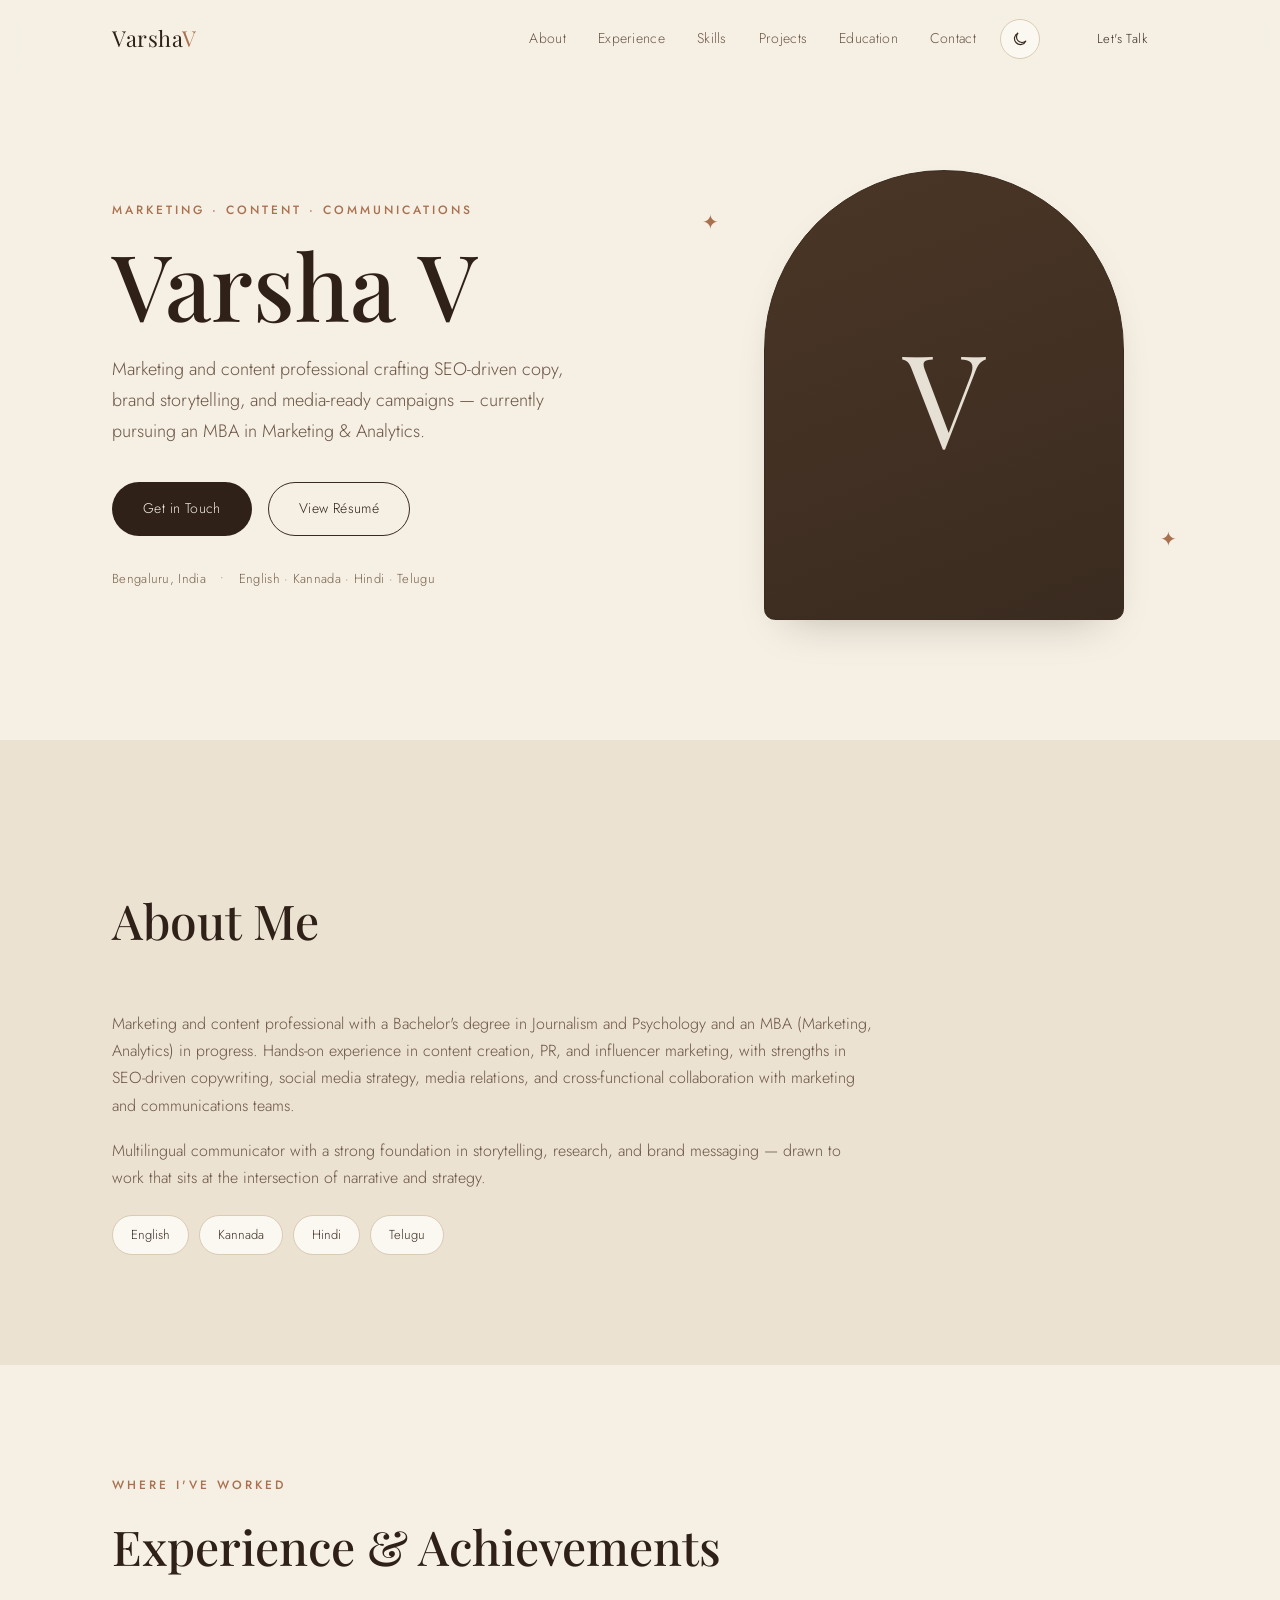
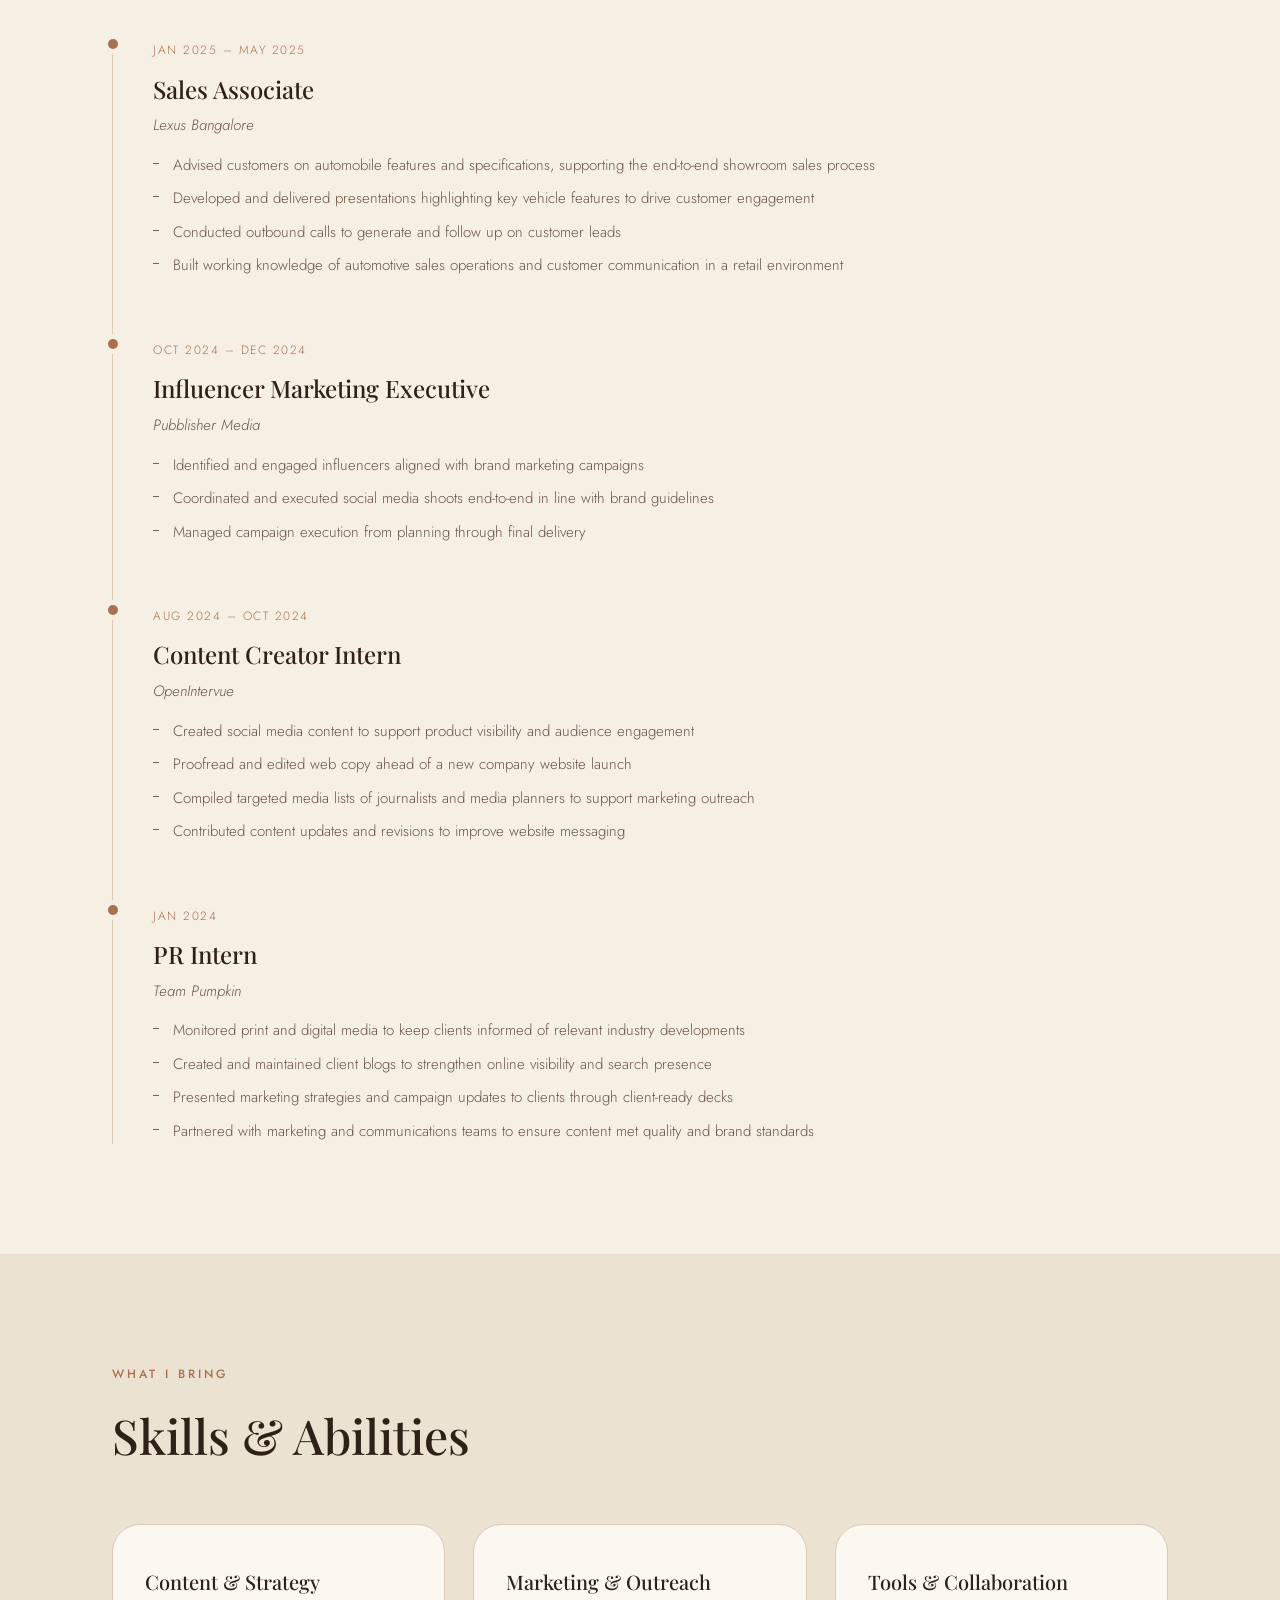
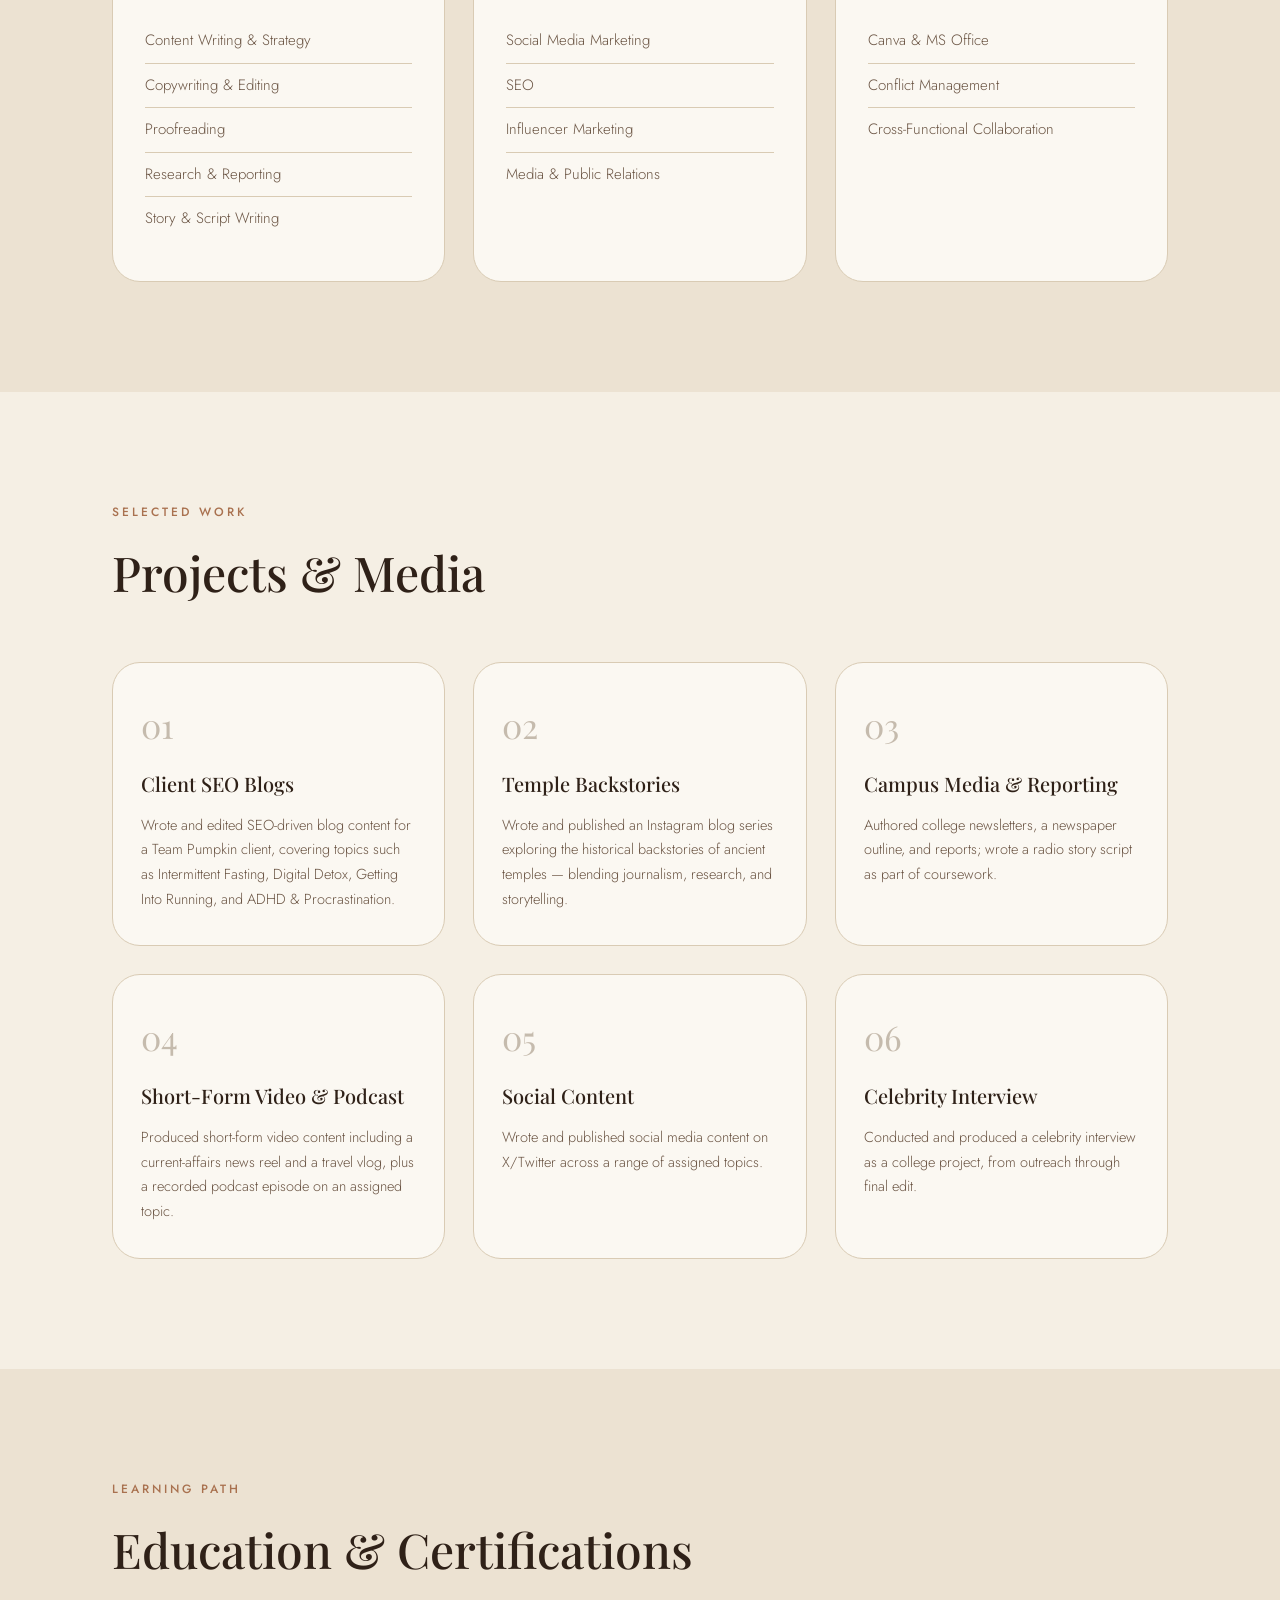
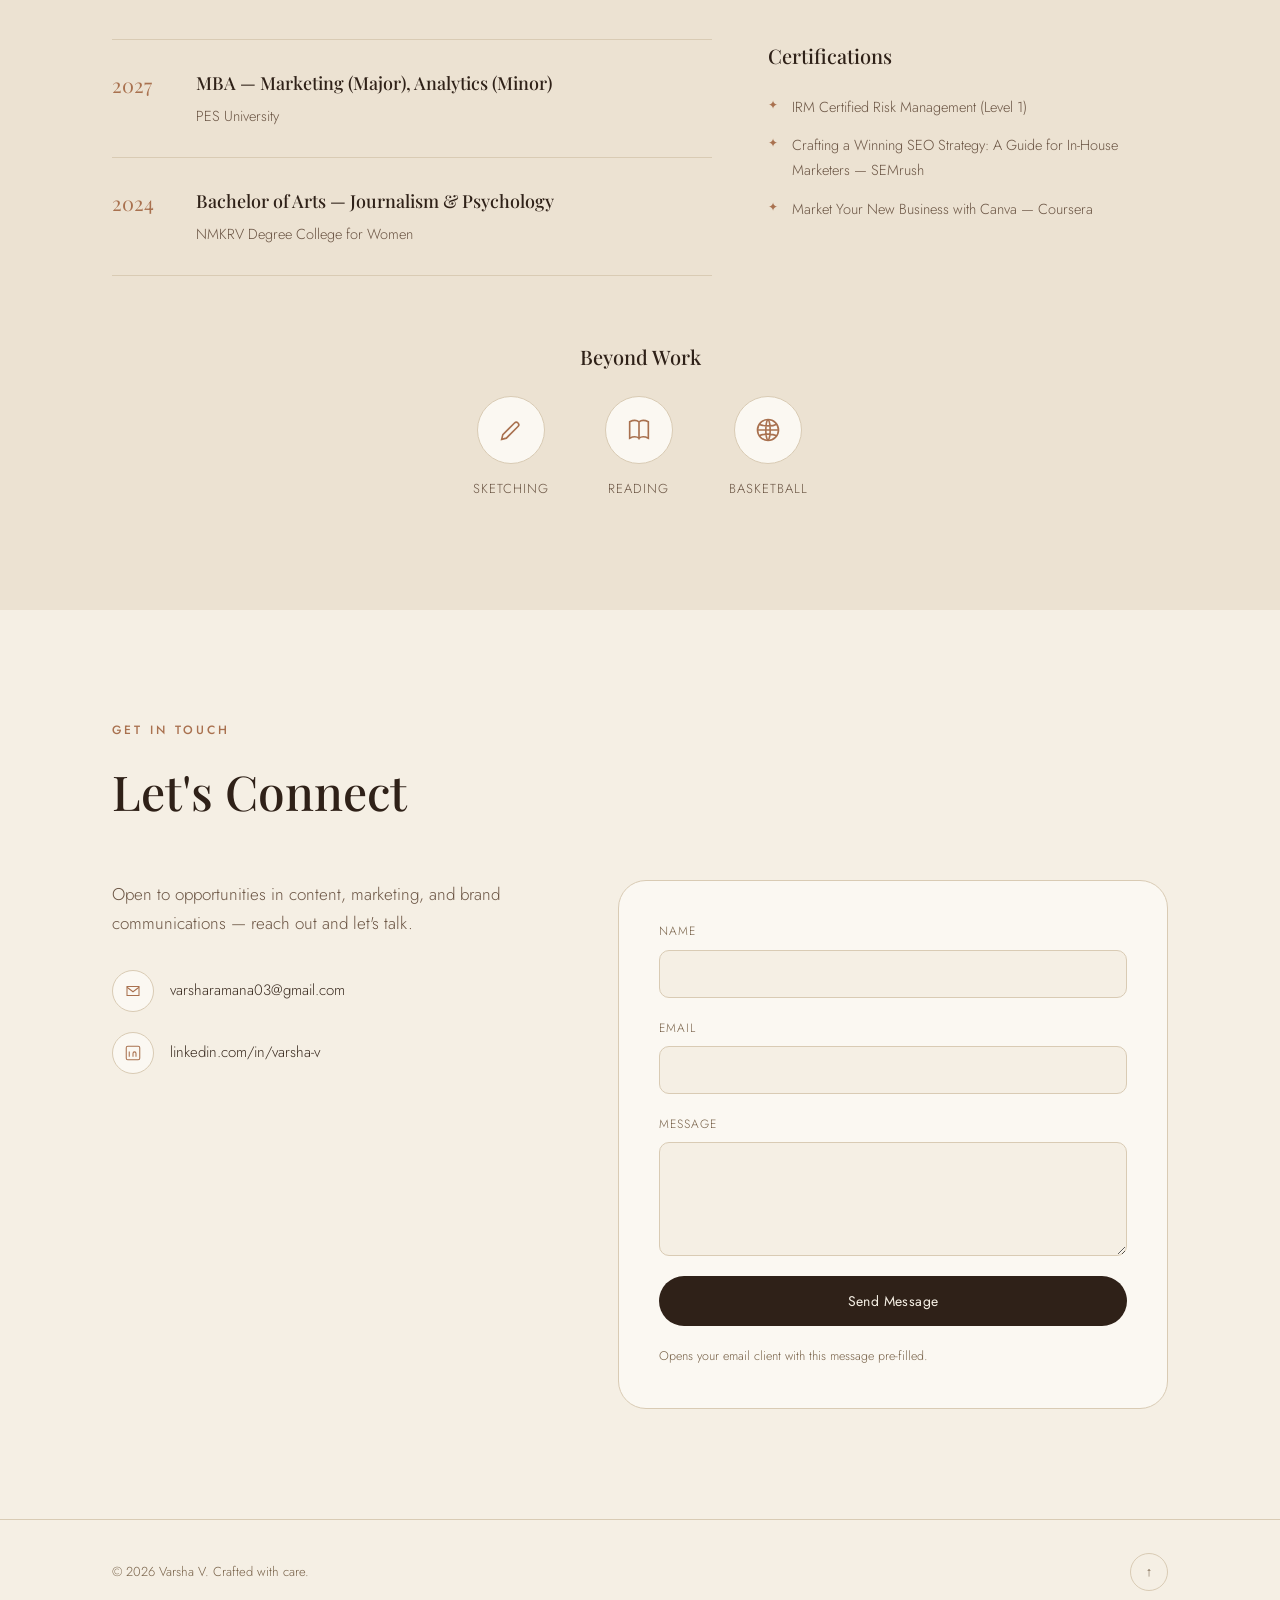
==== index.html @ 8f39b381 "Portfolio site: dark/light toggle, mobile-first pass, matching résumé page Co-Authored-By: Claude So" ====
<!DOCTYPE html>
<html lang="en">
<head>
<meta charset="UTF-8">
<meta name="viewport" content="width=device-width, initial-scale=1.0">
<title>Varsha V — Marketing &amp; Content Portfolio</title>
<meta name="description" content="Varsha V — Marketing and content professional specializing in content strategy, SEO, influencer marketing, and media relations.">
<meta name="theme-color" content="#f5efe4">
<meta property="og:type" content="website">
<meta property="og:title" content="Varsha V — Marketing &amp; Content Portfolio">
<meta property="og:description" content="Marketing and content professional — content strategy, SEO, influencer marketing, and media relations.">
<meta name="twitter:card" content="summary">
<meta name="twitter:title" content="Varsha V — Marketing &amp; Content Portfolio">
<meta name="twitter:description" content="Marketing and content professional — content strategy, SEO, influencer marketing, and media relations.">
<link rel="icon" href="data:image/svg+xml,<svg xmlns=%22http://www.w3.org/2000/svg%22 viewBox=%220 0 100 100%22><text y=%22.9em%22 font-size=%2290%22 font-family=%22Georgia,serif%22 fill=%22%233a2b20%22>V</text></svg>">
<script>
(function () {
  var d = document.documentElement;
  d.classList.add('js');
  try {
    var t = localStorage.getItem('theme');
    if (t === 'dark' || t === 'light') d.setAttribute('data-theme', t);
  } catch (e) {}
})();
</script>
<link rel="preconnect" href="https://fonts.googleapis.com">
<link rel="preconnect" href="https://fonts.gstatic.com" crossorigin>
<link href="https://fonts.googleapis.com/css2?family=Playfair+Display:ital,wght@0,400;0,500;0,600;1,400&family=Jost:wght@300;400;500;600&display=swap" rel="stylesheet">
<link rel="stylesheet" href="styles.css">
</head>
<body>

<a href="#main-content" class="skip-link">Skip to content</a>

<div class="progress-bar" id="progressBar"></div>

<header class="site-header" id="siteHeader">
  <div class="header-inner">
    <a href="#home" class="logo">Varsha<span>V</span></a>
    <nav class="nav-links" id="navLinks">
      <a href="#about" class="nav-link">About</a>
      <a href="#experience" class="nav-link">Experience</a>
      <a href="#skills" class="nav-link">Skills</a>
      <a href="#projects" class="nav-link">Projects</a>
      <a href="#education" class="nav-link">Education</a>
      <a href="#contact" class="nav-link">Contact</a>
    </nav>
    <button class="theme-toggle" id="themeToggle" type="button" aria-label="Switch to dark theme">
      <svg class="ic ic-moon" viewBox="0 0 24 24" fill="none" stroke="currentColor" stroke-width="1.6" aria-hidden="true"><path d="M20 14.5A8 8 0 1 1 9.5 4a6.5 6.5 0 0 0 10.5 10.5z"/></svg>
      <svg class="ic ic-sun" viewBox="0 0 24 24" fill="none" stroke="currentColor" stroke-width="1.6" aria-hidden="true"><circle cx="12" cy="12" r="4.2"/><path d="M12 2v2.5M12 19.5V22M4.2 4.2l1.8 1.8M18 18l1.8 1.8M2 12h2.5M19.5 12H22M4.2 19.8l1.8-1.8M18 6l1.8-1.8"/></svg>
    </button>
    <a href="#contact" class="btn btn-small header-cta">Let's Talk</a>
    <button class="nav-toggle" id="navToggle" aria-label="Toggle navigation" aria-expanded="false">
      <span></span><span></span><span></span>
    </button>
  </div>
</header>

<main id="main-content" tabindex="-1">

  <!-- HERO -->
  <section id="home" class="hero">
    <div class="section-inner hero-inner">
      <div class="hero-copy reveal">
        <p class="eyebrow">Marketing &middot; Content &middot; Communications</p>
        <h1 class="hero-title">Varsha&nbsp;V</h1>
        <p class="hero-subtitle">Marketing and content professional crafting SEO-driven copy, brand
          storytelling, and media-ready campaigns &mdash; currently pursuing an MBA in Marketing &amp; Analytics.</p>
        <div class="hero-actions">
          <a href="#contact" class="btn btn-primary">Get in Touch</a>
          <a href="resume.html" class="btn btn-outline">View Résumé</a>
        </div>
        <div class="hero-meta">
          <span>Bengaluru, India</span>
          <span class="dot">&bull;</span>
          <span>English &middot; Kannada &middot; Hindi &middot; Telugu</span>
        </div>
      </div>
      <div class="hero-visual reveal">
        <div class="arch-frame arch-frame--split">
          <div class="monogram">V</div>
        </div>
        <span class="spark spark--1">&#10022;</span>
        <span class="spark spark--2">&#10022;</span>
      </div>
    </div>
  </section>

  <!-- ABOUT -->
  <section id="about" class="section section--alt">
    <div class="section-inner">
      <p class="kicker reveal">Get To Know Me</p>
      <h2 class="section-title reveal">About Me</h2>
      <div class="about-grid">
        <div class="about-copy reveal">
          <p>Marketing and content professional with a Bachelor's degree in Journalism and Psychology and an
            MBA (Marketing, Analytics) in progress. Hands-on experience in content creation, PR, and influencer
            marketing, with strengths in SEO-driven copywriting, social media strategy, media relations, and
            cross-functional collaboration with marketing and communications teams.</p>
          <p>Multilingual communicator with a strong foundation in storytelling, research, and brand messaging
            &mdash; drawn to work that sits at the intersection of narrative and strategy.</p>
          <div class="chip-row">
            <span class="chip">English</span>
            <span class="chip">Kannada</span>
            <span class="chip">Hindi</span>
            <span class="chip">Telugu</span>
          </div>
        </div>
      </div>
    </div>
  </section>

  <!-- EXPERIENCE -->
  <section id="experience" class="section">
    <div class="section-inner">
      <p class="kicker reveal">Where I've Worked</p>
      <h2 class="section-title reveal">Experience &amp; Achievements</h2>

      <div class="timeline">

        <article class="timeline-item reveal">
          <div class="timeline-marker"></div>
          <div class="timeline-content">
            <span class="timeline-date">Jan 2025 &ndash; May 2025</span>
            <h3>Sales Associate</h3>
            <p class="timeline-org">Lexus Bangalore</p>
            <ul>
              <li>Advised customers on automobile features and specifications, supporting the end-to-end showroom sales process</li>
              <li>Developed and delivered presentations highlighting key vehicle features to drive customer engagement</li>
              <li>Conducted outbound calls to generate and follow up on customer leads</li>
              <li>Built working knowledge of automotive sales operations and customer communication in a retail environment</li>
            </ul>
          </div>
        </article>

        <article class="timeline-item reveal">
          <div class="timeline-marker"></div>
          <div class="timeline-content">
            <span class="timeline-date">Oct 2024 &ndash; Dec 2024</span>
            <h3>Influencer Marketing Executive</h3>
            <p class="timeline-org">Pubblisher Media</p>
            <ul>
              <li>Identified and engaged influencers aligned with brand marketing campaigns</li>
              <li>Coordinated and executed social media shoots end-to-end in line with brand guidelines</li>
              <li>Managed campaign execution from planning through final delivery</li>
            </ul>
          </div>
        </article>

        <article class="timeline-item reveal">
          <div class="timeline-marker"></div>
          <div class="timeline-content">
            <span class="timeline-date">Aug 2024 &ndash; Oct 2024</span>
            <h3>Content Creator Intern</h3>
            <p class="timeline-org">OpenIntervue</p>
            <ul>
              <li>Created social media content to support product visibility and audience engagement</li>
              <li>Proofread and edited web copy ahead of a new company website launch</li>
              <li>Compiled targeted media lists of journalists and media planners to support marketing outreach</li>
              <li>Contributed content updates and revisions to improve website messaging</li>
            </ul>
          </div>
        </article>

        <article class="timeline-item reveal">
          <div class="timeline-marker"></div>
          <div class="timeline-content">
            <span class="timeline-date">Jan 2024</span>
            <h3>PR Intern</h3>
            <p class="timeline-org">Team Pumpkin</p>
            <ul>
              <li>Monitored print and digital media to keep clients informed of relevant industry developments</li>
              <li>Created and maintained client blogs to strengthen online visibility and search presence</li>
              <li>Presented marketing strategies and campaign updates to clients through client-ready decks</li>
              <li>Partnered with marketing and communications teams to ensure content met quality and brand standards</li>
            </ul>
          </div>
        </article>

      </div>
    </div>
  </section>

  <!-- SKILLS -->
  <section id="skills" class="section section--alt">
    <div class="section-inner">
      <p class="kicker reveal">What I Bring</p>
      <h2 class="section-title reveal">Skills &amp; Abilities</h2>

      <div class="skills-grid">
        <div class="skill-card reveal">
          <h3>Content &amp; Strategy</h3>
          <ul>
            <li>Content Writing &amp; Strategy</li>
            <li>Copywriting &amp; Editing</li>
            <li>Proofreading</li>
            <li>Research &amp; Reporting</li>
            <li>Story &amp; Script Writing</li>
          </ul>
        </div>
        <div class="skill-card reveal">
          <h3>Marketing &amp; Outreach</h3>
          <ul>
            <li>Social Media Marketing</li>
            <li>SEO</li>
            <li>Influencer Marketing</li>
            <li>Media &amp; Public Relations</li>
          </ul>
        </div>
        <div class="skill-card reveal">
          <h3>Tools &amp; Collaboration</h3>
          <ul>
            <li>Canva &amp; MS Office</li>
            <li>Conflict Management</li>
            <li>Cross-Functional Collaboration</li>
          </ul>
        </div>
      </div>
    </div>
  </section>

  <!-- PROJECTS -->
  <section id="projects" class="section">
    <div class="section-inner">
      <p class="kicker reveal">Selected Work</p>
      <h2 class="section-title reveal">Projects &amp; Media</h2>

      <div class="projects-grid">
        <article class="project-card reveal">
          <span class="project-num">01</span>
          <h3>Client SEO Blogs</h3>
          <p>Wrote and edited SEO-driven blog content for a Team Pumpkin client, covering topics such as
            Intermittent Fasting, Digital Detox, Getting Into Running, and ADHD &amp; Procrastination.</p>
        </article>
        <article class="project-card reveal">
          <span class="project-num">02</span>
          <h3>Temple Backstories</h3>
          <p>Wrote and published an Instagram blog series exploring the historical backstories of ancient
            temples &mdash; blending journalism, research, and storytelling.</p>
        </article>
        <article class="project-card reveal">
          <span class="project-num">03</span>
          <h3>Campus Media &amp; Reporting</h3>
          <p>Authored college newsletters, a newspaper outline, and reports; wrote a radio story script as
            part of coursework.</p>
        </article>
        <article class="project-card reveal">
          <span class="project-num">04</span>
          <h3>Short-Form Video &amp; Podcast</h3>
          <p>Produced short-form video content including a current-affairs news reel and a travel vlog,
            plus a recorded podcast episode on an assigned topic.</p>
        </article>
        <article class="project-card reveal">
          <span class="project-num">05</span>
          <h3>Social Content</h3>
          <p>Wrote and published social media content on X/Twitter across a range of assigned topics.</p>
        </article>
        <article class="project-card reveal">
          <span class="project-num">06</span>
          <h3>Celebrity Interview</h3>
          <p>Conducted and produced a celebrity interview as a college project, from outreach through
            final edit.</p>
        </article>
      </div>
    </div>
  </section>

  <!-- EDUCATION + CERTIFICATIONS -->
  <section id="education" class="section section--alt">
    <div class="section-inner">
      <p class="kicker reveal">Learning Path</p>
      <h2 class="section-title reveal">Education &amp; Certifications</h2>

      <div class="edu-grid">
        <div class="edu-list reveal">
          <div class="edu-item">
            <span class="edu-year">2027</span>
            <div>
              <h3>MBA &mdash; Marketing (Major), Analytics (Minor)</h3>
              <p>PES University</p>
            </div>
          </div>
          <div class="edu-item">
            <span class="edu-year">2024</span>
            <div>
              <h3>Bachelor of Arts &mdash; Journalism &amp; Psychology</h3>
              <p>NMKRV Degree College for Women</p>
            </div>
          </div>
        </div>

        <div class="cert-list reveal">
          <h3 class="cert-heading">Certifications</h3>
          <ul>
            <li>IRM Certified Risk Management (Level 1)</li>
            <li>Crafting a Winning SEO Strategy: A Guide for In-House Marketers &mdash; SEMrush</li>
            <li>Market Your New Business with Canva &mdash; Coursera</li>
          </ul>
        </div>
      </div>

      <div class="hobbies reveal">
        <h3 class="cert-heading">Beyond Work</h3>
        <div class="hobby-row">
          <div class="hobby-item">
            <span class="hobby-icon" aria-hidden="true">
              <svg viewBox="0 0 24 24" fill="none" stroke="currentColor" stroke-width="1.4"><path d="M4 20l4-1 10-10a2 2 0 0 0-3-3L5 16l-1 4z"/></svg>
            </span>
            <span>Sketching</span>
          </div>
          <div class="hobby-item">
            <span class="hobby-icon" aria-hidden="true">
              <svg viewBox="0 0 24 24" fill="none" stroke="currentColor" stroke-width="1.4"><path d="M4 5c3-1.5 6-1.5 8 0v14c-2-1.5-5-1.5-8 0V5zM20 5c-3-1.5-6-1.5-8 0v14c2-1.5 5-1.5 8 0V5z"/></svg>
            </span>
            <span>Reading</span>
          </div>
          <div class="hobby-item">
            <span class="hobby-icon" aria-hidden="true">
              <svg viewBox="0 0 24 24" fill="none" stroke="currentColor" stroke-width="1.4"><circle cx="12" cy="12" r="9"/><path d="M3 12h18M12 3c2.5 2.5 2.5 15.5 0 18M12 3C9.5 5.5 9.5 18.5 12 21M4.5 7c3.5 2 11.5 2 15 0M4.5 17c3.5-2 11.5-2 15 0"/></svg>
            </span>
            <span>Basketball</span>
          </div>
        </div>
      </div>
    </div>
  </section>

  <!-- CONTACT -->
  <section id="contact" class="section contact-section">
    <div class="section-inner">
      <p class="kicker reveal">Get In Touch</p>
      <h2 class="section-title reveal">Let's Connect</h2>
      <div class="contact-grid">
        <div class="contact-info reveal">
          <p class="contact-lead">Open to opportunities in content, marketing, and brand communications
            &mdash; reach out and let's talk.</p>
          <ul class="contact-list">
            <li>
              <span class="contact-icon" aria-hidden="true">
                <svg viewBox="0 0 24 24" fill="none" stroke="currentColor" stroke-width="1.4"><path d="M4 6h16v12H4z"/><path d="M4 7l8 6 8-6"/></svg>
              </span>
              <a href="mailto:varsharamana03@gmail.com">varsharamana03@gmail.com</a>
            </li>
            <li>
              <span class="contact-icon" aria-hidden="true">
                <svg viewBox="0 0 24 24" fill="none" stroke="currentColor" stroke-width="1.4"><rect x="3" y="3" width="18" height="18" rx="2"/><path d="M7 10v7M7 7v.01M12 17v-4.5a2 2 0 0 1 4 0V17M12 12.5V17"/></svg>
              </span>
              <a href="https://linkedin.com/in/varsha-v" target="_blank" rel="noopener">linkedin.com/in/varsha-v</a>
            </li>
          </ul>
        </div>
        <form class="contact-form reveal" id="contactForm">
          <div class="form-row">
            <label for="cf-name">Name</label>
            <input type="text" id="cf-name" name="name" required>
          </div>
          <div class="form-row">
            <label for="cf-email">Email</label>
            <input type="email" id="cf-email" name="email" required>
          </div>
          <div class="form-row">
            <label for="cf-message">Message</label>
            <textarea id="cf-message" name="message" rows="4" required></textarea>
          </div>
          <button type="submit" class="btn btn-primary">Send Message</button>
          <p class="form-note" id="formNote">Opens your email client with this message pre-filled.</p>
        </form>
      </div>
    </div>
  </section>

</main>

<footer class="site-footer">
  <div class="section-inner footer-inner">
    <p>&copy; <span id="year"></span> Varsha V. Crafted with care.</p>
    <a href="#home" class="back-to-top" id="backToTop" aria-label="Back to top">&uarr;</a>
  </div>
</footer>

<script src="script.js"></script>
</body>
</html>
---- styles.css ----
/* ===== Tokens ===== */
:root{
  --cream: #f5efe4;
  --cream-alt: #ece2d2;
  --paper: #fbf8f2;
  --brown-900: #2f2118;
  --brown-800: #3a2b20;
  --brown-600: #6b5544;
  --brown-400: #776148;
  --line: #d9cbb4;
  --accent: #a9714f;
  --accent-light: #cf9d72;
  --panel-a: #4a3626;
  --panel-b: #3a2b20;
  --panel-ink: #f5efe4;
  --header-bg: rgba(245, 239, 228, 0.7);
  --header-bg-scrolled: rgba(245, 239, 228, 0.92);
  --shadow: 0 20px 45px -25px rgba(58, 43, 32, 0.35);
  --radius-lg: 28px;
  --serif: "Playfair Display", Georgia, "Times New Roman", serif;
  --sans: "Jost", "Segoe UI", -apple-system, sans-serif;
  color-scheme: light;
}

/* Dark palette — used when the OS prefers dark and the visitor hasn't forced light,
   or when the visitor explicitly picks dark via the header toggle. */
@media (prefers-color-scheme: dark){
  :root:not([data-theme="light"]){
    --cream: #17110d;
    --cream-alt: #1e1710;
    --paper: #241b13;
    --brown-900: #f3e9d9;
    --brown-800: #e3d6c2;
    --brown-600: #bcac93;
    --brown-400: #a08f75;
    --line: #3a2e22;
    --accent: #d59a72;
    --accent-light: #e6b088;
    --panel-a: #2c2018;
    --panel-b: #1d1610;
    --panel-ink: #efe4d0;
    --header-bg: rgba(23, 17, 13, 0.72);
    --header-bg-scrolled: rgba(23, 17, 13, 0.93);
    --shadow: 0 20px 45px -25px rgba(0, 0, 0, 0.7);
    color-scheme: dark;
  }
}
:root[data-theme="dark"]{
  --cream: #17110d;
  --cream-alt: #1e1710;
  --paper: #241b13;
  --brown-900: #f3e9d9;
  --brown-800: #e3d6c2;
  --brown-600: #bcac93;
  --brown-400: #a08f75;
  --line: #3a2e22;
  --accent: #d59a72;
  --accent-light: #e6b088;
  --panel-a: #2c2018;
  --panel-b: #1d1610;
  --panel-ink: #efe4d0;
  --header-bg: rgba(23, 17, 13, 0.72);
  --header-bg-scrolled: rgba(23, 17, 13, 0.93);
  --shadow: 0 20px 45px -25px rgba(0, 0, 0, 0.7);
  color-scheme: dark;
}

*, *::before, *::after{ box-sizing: border-box; }

html{ scroll-behavior: smooth; }

body{
  margin: 0;
  background: var(--cream);
  color: var(--brown-800);
  font-family: var(--sans);
  font-weight: 300;
  line-height: 1.7;
  -webkit-font-smoothing: antialiased;
}

/* Smooth the light/dark swap on surfaces that don't already animate */
body,
.section--alt,
.skill-card,
.chip,
.contact-form,
.arch-frame,
.form-row input,
.form-row textarea{
  transition: background-color 0.3s ease, border-color 0.3s ease, color 0.3s ease;
}

img{ max-width: 100%; display: block; }

a{ color: inherit; text-decoration: none; }

ul{ margin: 0; padding: 0; list-style: none; }

.section-inner{
  max-width: 1120px;
  margin: 0 auto;
  padding: 0 32px;
}

/* ===== Progress bar ===== */
.progress-bar{
  position: fixed;
  top: 0; left: 0;
  height: 3px;
  width: 0%;
  background: var(--accent);
  z-index: 1000;
  transition: width 0.1s linear;
}

/* ===== Header ===== */
.site-header{
  position: fixed;
  top: 0; left: 0; right: 0;
  z-index: 900;
  background: var(--header-bg);
  backdrop-filter: blur(10px);
  border-bottom: 1px solid transparent;
  transition: background 0.3s ease, border-color 0.3s ease, box-shadow 0.3s ease;
}
.site-header.scrolled{
  background: var(--header-bg-scrolled);
  border-bottom-color: var(--line);
  box-shadow: 0 8px 24px -18px rgba(58,43,32,0.4);
}
.header-inner{
  max-width: 1120px;
  margin: 0 auto;
  padding: 18px 32px;
  display: flex;
  align-items: center;
  justify-content: space-between;
  gap: 24px;
}
.logo{
  font-family: var(--serif);
  font-size: 22px;
  letter-spacing: 0.5px;
  color: var(--brown-900);
}
.logo span{ color: var(--accent); }

.nav-links{
  display: flex;
  gap: 32px;
  margin-left: auto;
}
.nav-link{
  font-size: 14px;
  letter-spacing: 0.3px;
  color: var(--brown-600);
  position: relative;
  padding: 4px 0;
  transition: color 0.25s ease;
}
.nav-link::after{
  content: "";
  position: absolute;
  left: 0; bottom: -2px;
  width: 0%;
  height: 1px;
  background: var(--accent);
  transition: width 0.25s ease;
}
.nav-link:hover, .nav-link.active{ color: var(--brown-900); }
.nav-link:hover::after, .nav-link.active::after{ width: 100%; }

.header-cta{ margin-left: 12px; }

/* ===== Theme toggle ===== */
.theme-toggle{
  display: inline-flex;
  align-items: center;
  justify-content: center;
  width: 40px;
  height: 40px;
  border-radius: 50%;
  border: 1px solid var(--line);
  background: var(--paper);
  color: var(--brown-800);
  cursor: pointer;
  flex-shrink: 0;
  transition: color 0.25s ease, border-color 0.25s ease, background 0.25s ease, transform 0.25s ease;
}
.theme-toggle:hover{ color: var(--accent); border-color: var(--accent); transform: translateY(-1px); }
.theme-toggle svg{ width: 18px; height: 18px; }
.theme-toggle .ic-sun{ display: none; }
:root[data-theme="dark"] .theme-toggle .ic-sun{ display: block; }
:root[data-theme="dark"] .theme-toggle .ic-moon{ display: none; }
@media (prefers-color-scheme: dark){
  :root:not([data-theme="light"]) .theme-toggle .ic-sun{ display: block; }
  :root:not([data-theme="light"]) .theme-toggle .ic-moon{ display: none; }
}

.nav-toggle{
  display: none;
  flex-direction: column;
  justify-content: center;
  gap: 5px;
  width: 32px; height: 32px;
  background: none;
  border: none;
  cursor: pointer;
  padding: 0;
}
.nav-toggle span{
  display: block;
  height: 1.5px;
  background: var(--brown-900);
  border-radius: 2px;
  transition: transform 0.3s ease, opacity 0.3s ease;
}
.nav-toggle.open span:nth-child(1){ transform: translateY(6.5px) rotate(45deg); }
.nav-toggle.open span:nth-child(2){ opacity: 0; }
.nav-toggle.open span:nth-child(3){ transform: translateY(-6.5px) rotate(-45deg); }

/* ===== Buttons ===== */
.btn{
  display: inline-flex;
  align-items: center;
  justify-content: center;
  padding: 14px 30px;
  font-family: var(--sans);
  font-size: 14px;
  letter-spacing: 0.4px;
  border-radius: 999px;
  border: 1px solid transparent;
  cursor: pointer;
  transition: transform 0.25s ease, background 0.25s ease, color 0.25s ease, border-color 0.25s ease;
}
.btn-primary{
  background: var(--brown-900);
  color: var(--cream);
}
.btn-primary:hover{ background: var(--accent); transform: translateY(-2px); }
.btn-outline{
  background: transparent;
  color: var(--brown-900);
  border-color: var(--brown-800);
}
.btn-outline:hover{ background: var(--brown-900); color: var(--cream); transform: translateY(-2px); }
.btn-small{ padding: 9px 20px; font-size: 13px; }

/* ===== Kicker / Section title ===== */
.kicker{
  text-transform: uppercase;
  font-size: 12px;
  letter-spacing: 3px;
  color: var(--accent);
  margin: 0 0 10px;
  font-weight: 500;
}
.section-title{
  font-family: var(--serif);
  font-weight: 500;
  font-size: clamp(32px, 4.5vw, 48px);
  color: var(--brown-900);
  margin: 0 0 48px;
}

.section{ padding: 110px 0; }
.section--alt{ background: var(--cream-alt); }

/* ===== Hero ===== */
.hero{
  padding: 170px 0 120px;
  overflow: hidden;
}
.hero-inner{
  display: grid;
  grid-template-columns: 1.1fr 0.9fr;
  gap: 60px;
  align-items: center;
}
.eyebrow{
  text-transform: uppercase;
  letter-spacing: 3px;
  font-size: 12px;
  color: var(--accent);
  margin: 0 0 18px;
  font-weight: 500;
}
.hero-title{
  font-family: var(--serif);
  font-weight: 500;
  font-size: clamp(40px, 11vw, 92px);
  line-height: 1;
  margin: 0 0 24px;
  color: var(--brown-900);
}
.hero-subtitle{
  font-size: 18px;
  color: var(--brown-600);
  max-width: 46ch;
  margin: 0 0 36px;
}
.hero-actions{
  display: flex;
  gap: 16px;
  flex-wrap: wrap;
  margin-bottom: 32px;
}
.hero-meta{
  font-size: 13px;
  color: var(--brown-400);
  letter-spacing: 0.3px;
}
.hero-meta .dot{ margin: 0 10px; }

.hero-visual{
  position: relative;
  display: flex;
  justify-content: center;
}

/* Arch frame motif, echoing the source deck's arched photo panels */
.arch-frame{
  width: min(360px, 80vw);
  aspect-ratio: 4/5;
  border: 1px solid var(--line);
  border-radius: 200px 200px 12px 12px;
  background: linear-gradient(160deg, var(--paper), var(--cream-alt));
  display: flex;
  align-items: center;
  justify-content: center;
  position: relative;
  box-shadow: var(--shadow);
}
.arch-frame--split{
  background: linear-gradient(160deg, var(--panel-a), var(--panel-b));
  border-color: var(--panel-b);
}
.monogram{
  font-family: var(--serif);
  font-size: 130px;
  color: var(--panel-ink);
  opacity: 0.92;
}
.spark{
  position: absolute;
  color: var(--accent);
  font-size: 20px;
}
.spark--1{ top: 8%; left: -4%; }
.spark--2{ bottom: 14%; right: -2%; }

/* ===== About ===== */
.about-grid{ max-width: 760px; }
.about-copy p{ color: var(--brown-600); font-size: 16px; margin: 0 0 18px; }
.chip-row{ display: flex; flex-wrap: wrap; gap: 10px; margin-top: 24px; }
.chip{
  padding: 8px 18px;
  border: 1px solid var(--line);
  border-radius: 999px;
  font-size: 13px;
  color: var(--brown-800);
  background: var(--paper);
}

/* ===== Timeline ===== */
.timeline{
  position: relative;
  padding-left: 40px;
  border-left: 1px solid var(--line);
}
.timeline-item{
  position: relative;
  padding-bottom: 56px;
}
.timeline-item:last-child{ padding-bottom: 0; }
.timeline-marker{
  position: absolute;
  left: -45px;
  top: 4px;
  width: 10px; height: 10px;
  border-radius: 50%;
  background: var(--accent);
  box-shadow: 0 0 0 5px var(--cream);
}
.section--alt .timeline-marker{ box-shadow: 0 0 0 5px var(--cream-alt); }
.timeline-date{
  display: inline-block;
  font-size: 12px;
  letter-spacing: 1.5px;
  text-transform: uppercase;
  color: var(--accent);
  margin-bottom: 8px;
}
.timeline-content h3{
  font-family: var(--serif);
  font-weight: 500;
  font-size: 24px;
  margin: 0 0 4px;
  color: var(--brown-900);
}
.timeline-org{
  color: var(--brown-600);
  font-size: 15px;
  margin: 0 0 14px;
  font-style: italic;
}
.timeline-content ul{ display: grid; gap: 8px; }
.timeline-content li{
  color: var(--brown-600);
  font-size: 15px;
  padding-left: 20px;
  position: relative;
}
.timeline-content li::before{
  content: "";
  position: absolute;
  left: 0; top: 10px;
  width: 6px; height: 1px;
  background: var(--brown-400);
}

/* ===== Skills ===== */
.skills-grid{
  display: grid;
  grid-template-columns: repeat(3, 1fr);
  gap: 28px;
}
.skill-card{
  background: var(--paper);
  border: 1px solid var(--line);
  border-radius: var(--radius-lg);
  padding: 40px 32px;
}
.skill-card h3{
  font-family: var(--serif);
  font-weight: 500;
  font-size: 20px;
  margin: 0 0 20px;
  color: var(--brown-900);
}
.skill-card li{
  color: var(--brown-600);
  font-size: 15px;
  padding: 9px 0;
  border-top: 1px solid var(--line);
}
.skill-card li:first-child{ border-top: none; }

/* ===== Projects ===== */
.projects-grid{
  display: grid;
  grid-template-columns: repeat(3, 1fr);
  gap: 28px;
}
.project-card{
  padding: 34px 28px;
  border-radius: var(--radius-lg);
  border: 1px solid var(--line);
  background: var(--paper);
  transition: transform 0.3s ease, box-shadow 0.3s ease, border-color 0.3s ease;
}
.project-card:hover{
  transform: translateY(-6px);
  box-shadow: var(--shadow);
  border-color: var(--accent-light);
}
.project-num{
  font-family: var(--serif);
  font-size: 34px;
  color: var(--brown-400);
  opacity: 0.4;
  display: block;
  margin-bottom: 12px;
}
.project-card h3{
  font-family: var(--serif);
  font-weight: 500;
  font-size: 20px;
  margin: 0 0 12px;
  color: var(--brown-900);
}
.project-card p{
  font-size: 14.5px;
  color: var(--brown-600);
  margin: 0;
}

/* ===== Education ===== */
.edu-grid{
  display: grid;
  grid-template-columns: 1.2fr 0.8fr;
  gap: 56px;
  margin-bottom: 64px;
}
.edu-item{
  display: flex;
  gap: 24px;
  padding: 28px 0;
  border-top: 1px solid var(--line);
}
.edu-item:last-child{ border-bottom: 1px solid var(--line); }
.edu-year{
  font-family: var(--serif);
  font-size: 20px;
  color: var(--accent);
  min-width: 60px;
}
.edu-item h3{
  font-family: var(--serif);
  font-weight: 500;
  font-size: 18px;
  margin: 0 0 6px;
  color: var(--brown-900);
}
.edu-item p{ margin: 0; color: var(--brown-600); font-size: 14.5px; }

.cert-heading{
  font-family: var(--serif);
  font-weight: 500;
  font-size: 20px;
  margin: 0 0 22px;
  color: var(--brown-900);
}
.cert-list ul{ display: grid; gap: 14px; }
.cert-list li{
  padding-left: 24px;
  position: relative;
  color: var(--brown-600);
  font-size: 14.5px;
}
.cert-list li::before{
  content: "\2726";
  position: absolute;
  left: 0; top: 0;
  color: var(--accent);
  font-size: 12px;
}

.hobbies{ text-align: center; }
.hobby-row{
  display: flex;
  justify-content: center;
  gap: 56px;
  flex-wrap: wrap;
}
.hobby-item{
  display: flex;
  flex-direction: column;
  align-items: center;
  gap: 14px;
  font-size: 13px;
  letter-spacing: 1px;
  text-transform: uppercase;
  color: var(--brown-600);
}
.hobby-icon{
  width: 68px; height: 68px;
  border-radius: 50%;
  display: flex;
  align-items: center;
  justify-content: center;
  background: var(--paper);
  border: 1px solid var(--line);
  color: var(--accent);
}
.hobby-icon svg{ width: 28px; height: 28px; }

/* ===== Contact ===== */
.contact-grid{
  display: grid;
  grid-template-columns: 0.9fr 1.1fr;
  gap: 56px;
}
.contact-lead{
  font-size: 17px;
  color: var(--brown-600);
  max-width: 40ch;
  margin: 0 0 32px;
}
.contact-list{ display: grid; gap: 20px; }
.contact-list li{
  display: flex;
  align-items: center;
  gap: 16px;
  font-size: 15px;
}
.contact-icon{
  width: 42px; height: 42px;
  border-radius: 50%;
  background: var(--paper);
  border: 1px solid var(--line);
  display: flex;
  align-items: center;
  justify-content: center;
  color: var(--accent);
  flex-shrink: 0;
}
.contact-icon svg{ width: 18px; height: 18px; }
.contact-list a:hover{ color: var(--accent); }

.contact-form{
  background: var(--paper);
  border: 1px solid var(--line);
  border-radius: var(--radius-lg);
  padding: 40px;
  display: grid;
  gap: 20px;
}
.form-row{ display: grid; gap: 8px; }
.form-row label{
  font-size: 12px;
  text-transform: uppercase;
  letter-spacing: 1px;
  color: var(--brown-400);
}
.form-row input, .form-row textarea{
  font-family: var(--sans);
  font-size: 15px;
  padding: 12px 14px;
  border: 1px solid var(--line);
  border-radius: 10px;
  background: var(--cream);
  color: var(--brown-900);
  resize: vertical;
}
.form-row input:focus, .form-row textarea:focus{
  outline: none;
  border-color: var(--accent);
}
.form-note{
  font-size: 12.5px;
  color: var(--brown-400);
  margin: 0;
}

/* ===== Footer ===== */
.site-footer{
  border-top: 1px solid var(--line);
  padding: 28px 0;
}
.footer-inner{
  display: flex;
  align-items: center;
  justify-content: space-between;
  font-size: 13px;
  color: var(--brown-400);
}
.back-to-top{
  width: 38px; height: 38px;
  border-radius: 50%;
  border: 1px solid var(--line);
  display: flex;
  align-items: center;
  justify-content: center;
  transition: background 0.25s ease, color 0.25s ease, transform 0.25s ease;
}
.back-to-top:hover{ background: var(--brown-900); color: var(--cream); transform: translateY(-3px); }

/* ===== Reveal animation ===== */
/* Hidden state applies only when JS is running, so content stays visible
   if scripts are disabled or fail before the observer wires up. */
.reveal{ transition: opacity 0.7s ease, transform 0.7s ease; }
.js .reveal{
  opacity: 0;
  transform: translateY(24px);
}
.js .reveal.in-view{ opacity: 1; transform: translateY(0); }

/* ===== Skip link ===== */
.skip-link{
  position: absolute;
  left: 16px;
  top: -60px;
  z-index: 1100;
  padding: 10px 18px;
  background: var(--brown-900);
  color: var(--cream);
  border-radius: 0 0 10px 10px;
  font-size: 13px;
  letter-spacing: 0.4px;
  transition: top 0.2s ease;
}
.skip-link:focus{ top: 0; outline: 2px solid var(--accent); outline-offset: 2px; }

/* ===== Responsive (mobile is the priority target) ===== */
@media (max-width: 900px){
  .hero-inner, .edu-grid, .contact-grid{
    grid-template-columns: 1fr;
  }
  .hero-inner{ gap: 40px; }
  .hero-visual{ order: -1; }
  .arch-frame{ width: min(300px, 70vw); }
  .skills-grid, .projects-grid{ grid-template-columns: repeat(2, 1fr); }
  .hero{ padding-top: 140px; }
}

@media (max-width: 720px){
  .header-inner{ padding: 14px 20px; gap: 12px; }
  .nav-links, .header-cta{ display: none; }
  .nav-toggle{ display: flex; width: 44px; height: 44px; }
  .theme-toggle{ margin-left: auto; width: 44px; height: 44px; }
  .site-header.menu-open .nav-links{
    display: flex;
    flex-direction: column;
    position: absolute;
    top: 100%; left: 0; right: 0;
    background: var(--cream);
    padding: 20px 24px 28px;
    border-bottom: 1px solid var(--line);
    gap: 18px;
  }
  .site-header.menu-open .nav-link{ font-size: 16px; padding: 8px 0; }
  .skills-grid, .projects-grid{ grid-template-columns: 1fr; }
  .section{ padding: 76px 0; }
  .section-inner{ padding: 0 22px; }
  .section-title{ margin-bottom: 34px; }
  .hobby-row{ gap: 32px; }
}

@media (max-width: 520px){
  .section{ padding: 60px 0; }
  .section-inner{ padding: 0 18px; }
  .section-title{ margin-bottom: 28px; }
  .hero{ padding: 116px 0 76px; }
  .hero-subtitle{ font-size: 16px; }
  .hero-actions{ gap: 12px; }
  .hero-actions .btn{ flex: 1 1 46%; }
  .btn{ padding: 13px 20px; }
  .timeline{ padding-left: 26px; }
  .timeline-item{ padding-bottom: 40px; }
  .timeline-marker{ left: -31px; }
  .timeline-content h3{ font-size: 21px; }
  .skill-card{ padding: 30px 24px; }
  .project-card{ padding: 28px 22px; }
  .contact-form{ padding: 28px 22px; }
  .edu-item{ gap: 16px; padding: 22px 0; }
  .hobby-row{ gap: 26px; }
  .footer-inner{ flex-direction: column; gap: 14px; text-align: center; }
}

@media (prefers-reduced-motion: reduce){
  html{ scroll-behavior: auto; }
  .reveal, .js .reveal{ transition: none; opacity: 1; transform: none; }
  .project-card:hover{ transform: none; }
  .btn-primary:hover, .btn-outline:hover, .back-to-top:hover,
  .theme-toggle:hover{ transform: none; }
}
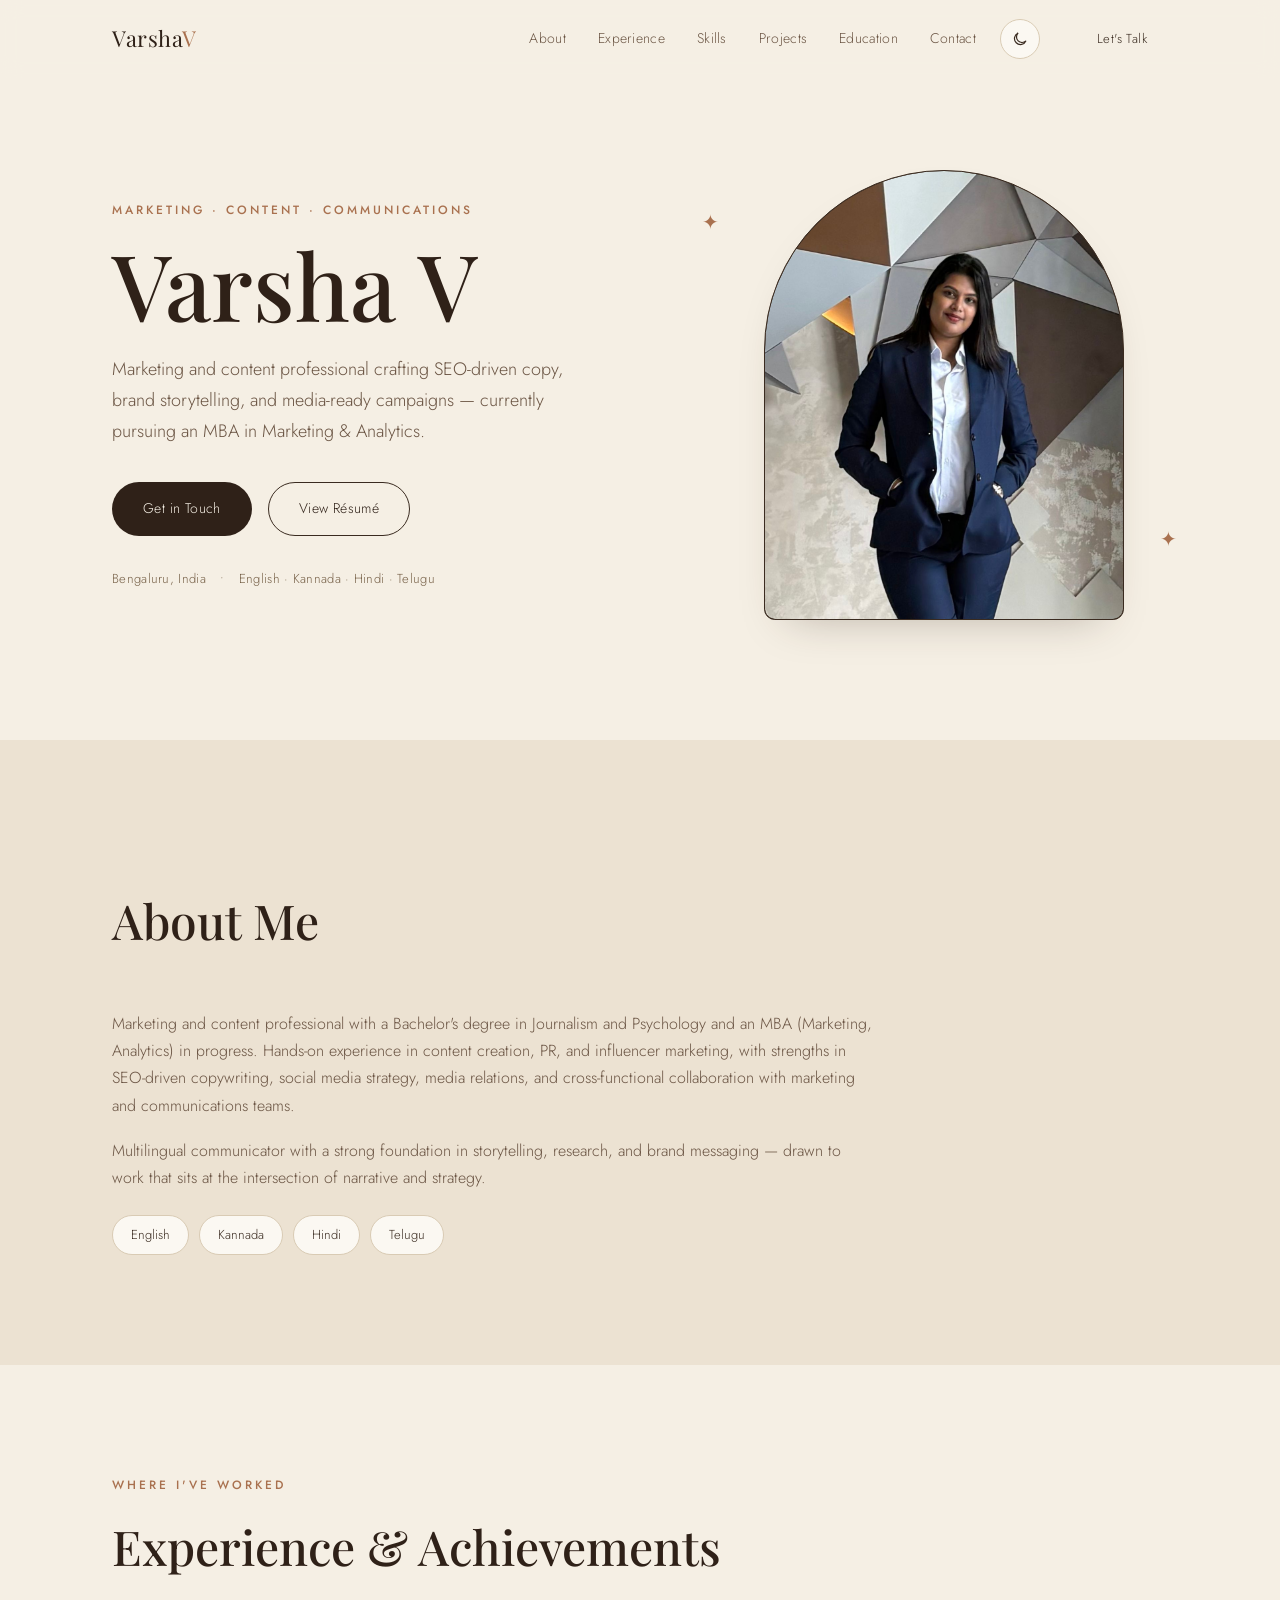
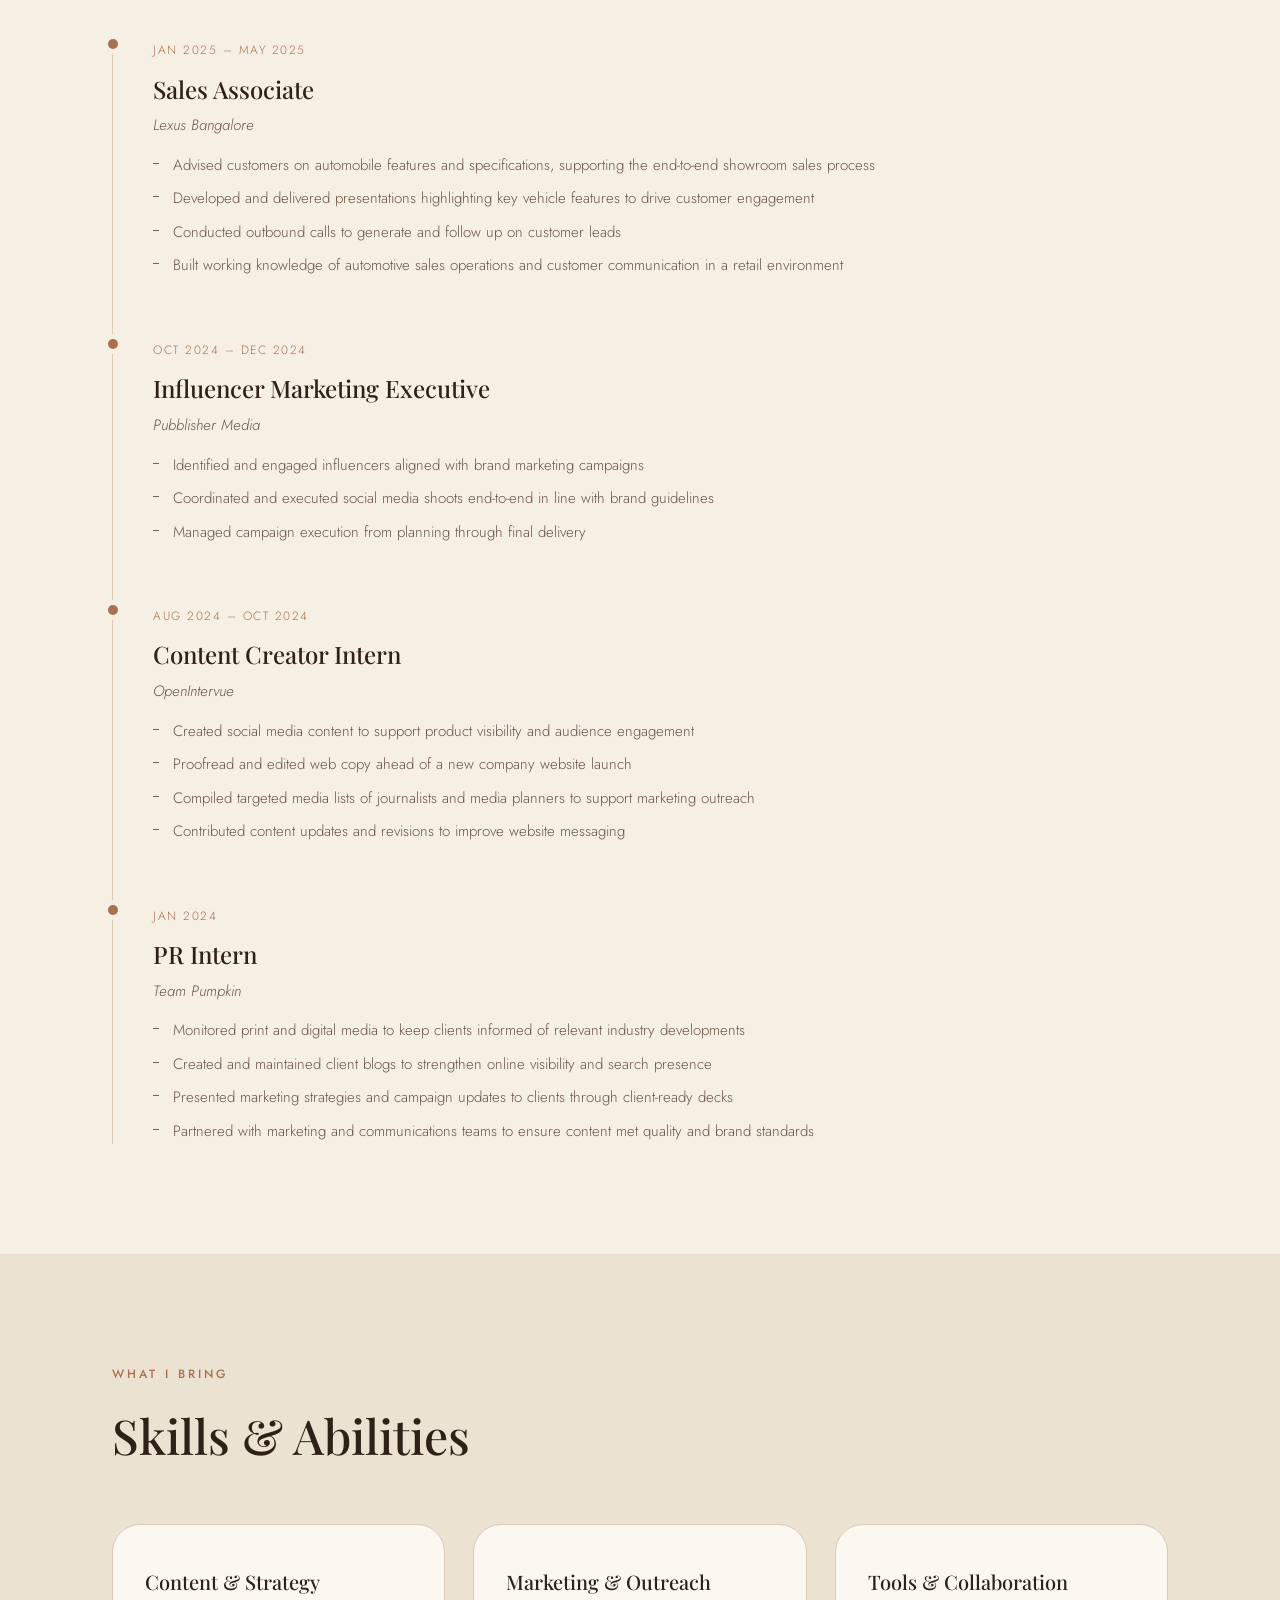
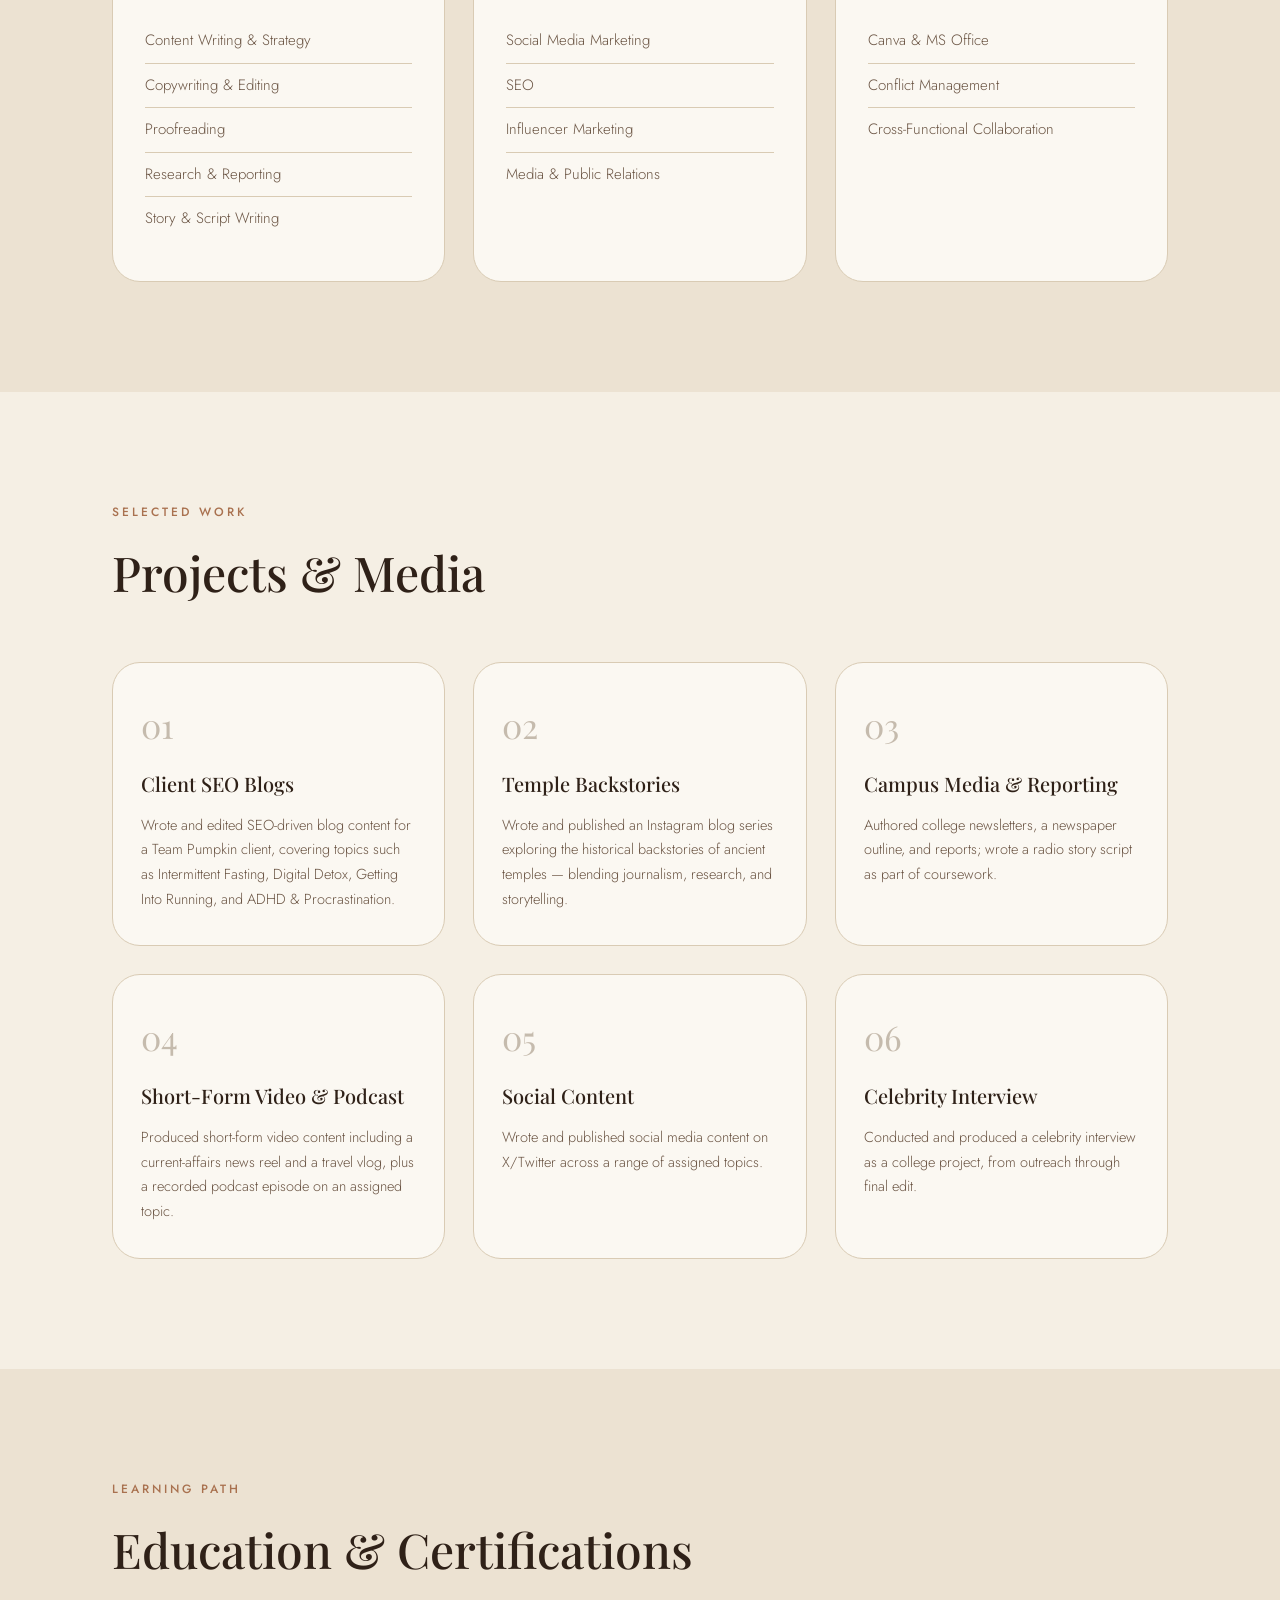
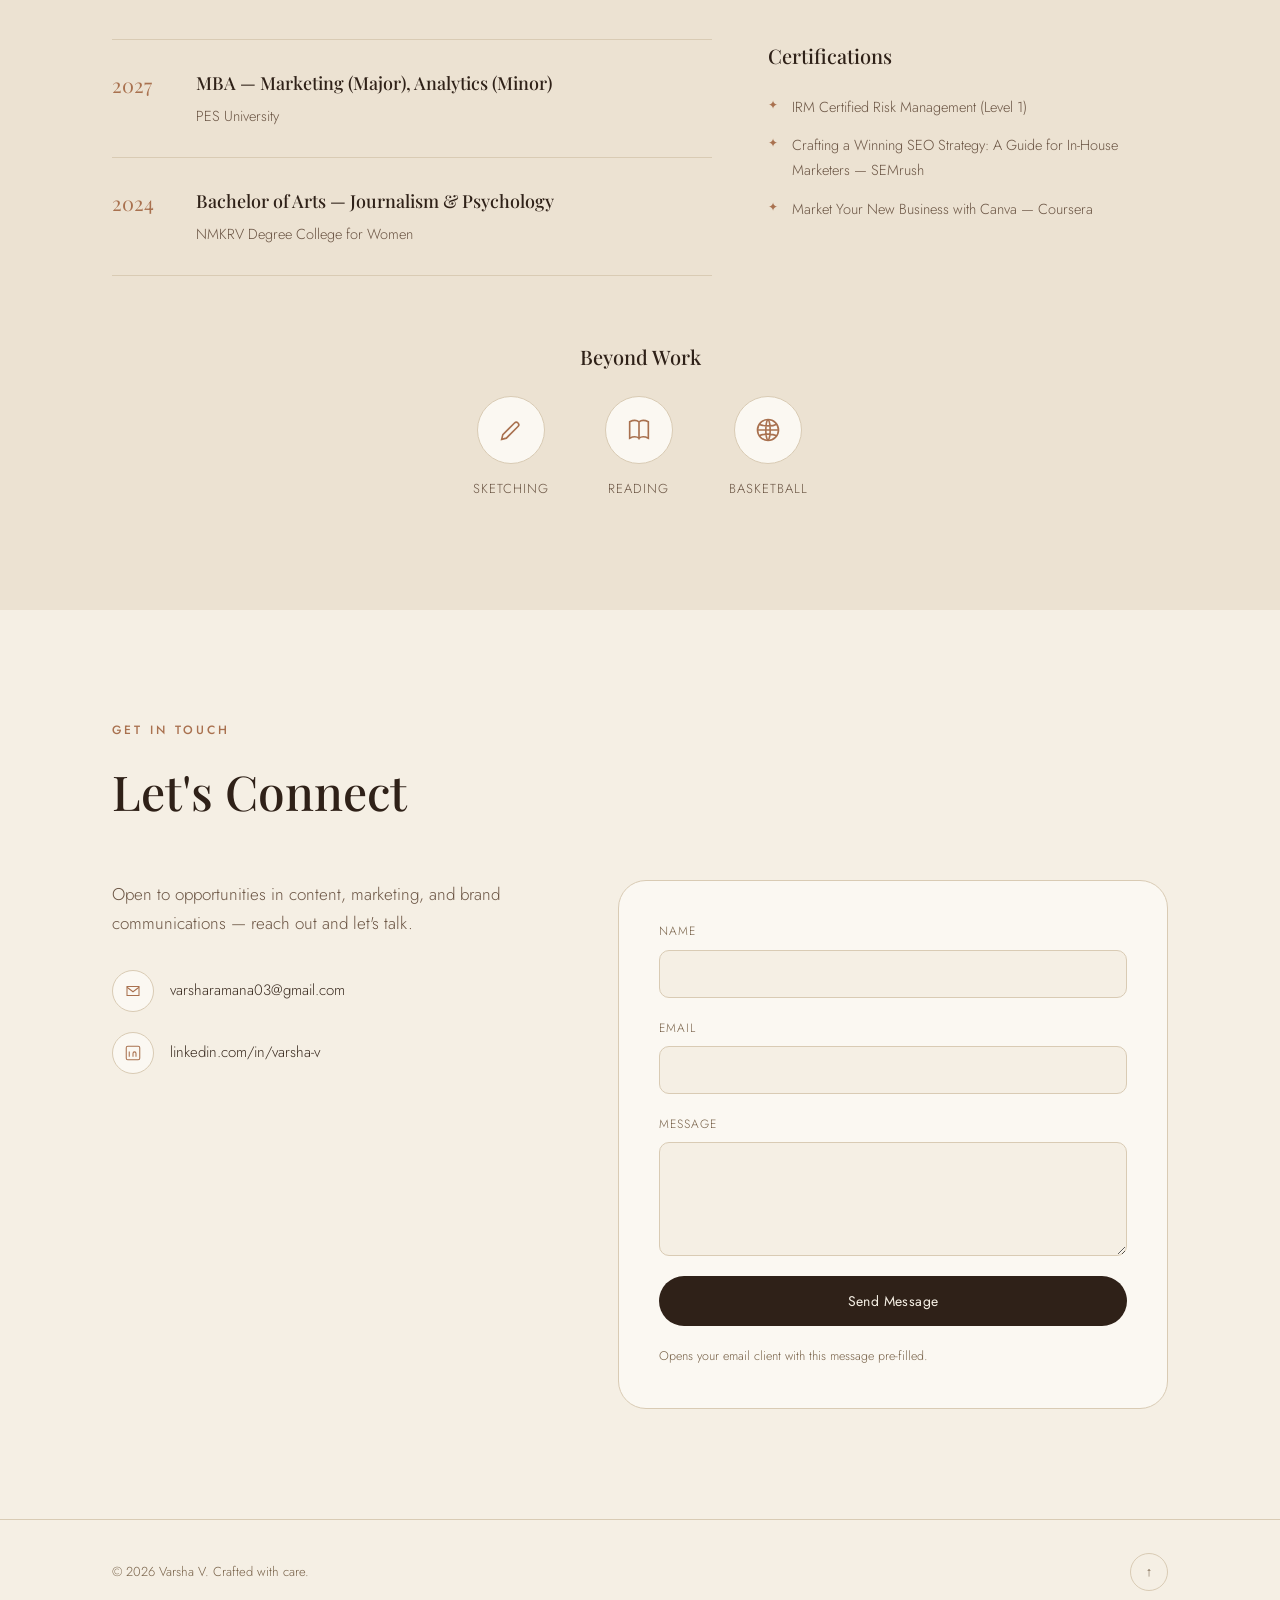
==== commit fc29ba42: "Add hero photo; social share image meta Co-Authored-By: Claude Sonnet 5 <noreply@anthropic.com>" ====
--- a/index.html
+++ b/index.html
@@ -7,11 +7,14 @@
 <meta name="description" content="Varsha V — Marketing and content professional specializing in content strategy, SEO, influencer marketing, and media relations.">
 <meta name="theme-color" content="#f5efe4">
 <meta property="og:type" content="website">
+<meta property="og:url" content="https://varshav03.github.io/Portfolio/">
 <meta property="og:title" content="Varsha V — Marketing &amp; Content Portfolio">
 <meta property="og:description" content="Marketing and content professional — content strategy, SEO, influencer marketing, and media relations.">
-<meta name="twitter:card" content="summary">
+<meta property="og:image" content="https://varshav03.github.io/Portfolio/assets/varsha-v.jpg">
+<meta name="twitter:card" content="summary_large_image">
 <meta name="twitter:title" content="Varsha V — Marketing &amp; Content Portfolio">
 <meta name="twitter:description" content="Marketing and content professional — content strategy, SEO, influencer marketing, and media relations.">
+<meta name="twitter:image" content="https://varshav03.github.io/Portfolio/assets/varsha-v.jpg">
 <link rel="icon" href="data:image/svg+xml,<svg xmlns=%22http://www.w3.org/2000/svg%22 viewBox=%220 0 100 100%22><text y=%22.9em%22 font-size=%2290%22 font-family=%22Georgia,serif%22 fill=%22%233a2b20%22>V</text></svg>">
 <script>
 (function () {
@@ -77,8 +80,8 @@
         </div>
       </div>
       <div class="hero-visual reveal">
-        <div class="arch-frame arch-frame--split">
-          <div class="monogram">V</div>
+        <div class="arch-frame arch-frame--photo">
+          <img src="assets/varsha-v.jpg" alt="Varsha V" width="1412" height="1353" fetchpriority="high">
         </div>
         <span class="spark spark--1">&#10022;</span>
         <span class="spark spark--2">&#10022;</span>
--- a/styles.css
+++ b/styles.css
@@ -342,6 +342,22 @@
   color: var(--panel-ink);
   opacity: 0.92;
 }
+
+/* Hero photo sits inside the same arched frame */
+.arch-frame--photo{
+  overflow: hidden;
+  border-color: var(--panel-b);
+  background: var(--panel-b);
+}
+.arch-frame--photo img{
+  position: absolute;
+  inset: 0;
+  width: 100%;
+  height: 100%;
+  object-fit: cover;
+  object-position: center 20%;
+  border-radius: inherit;
+}
 .spark{
   position: absolute;
   color: var(--accent);
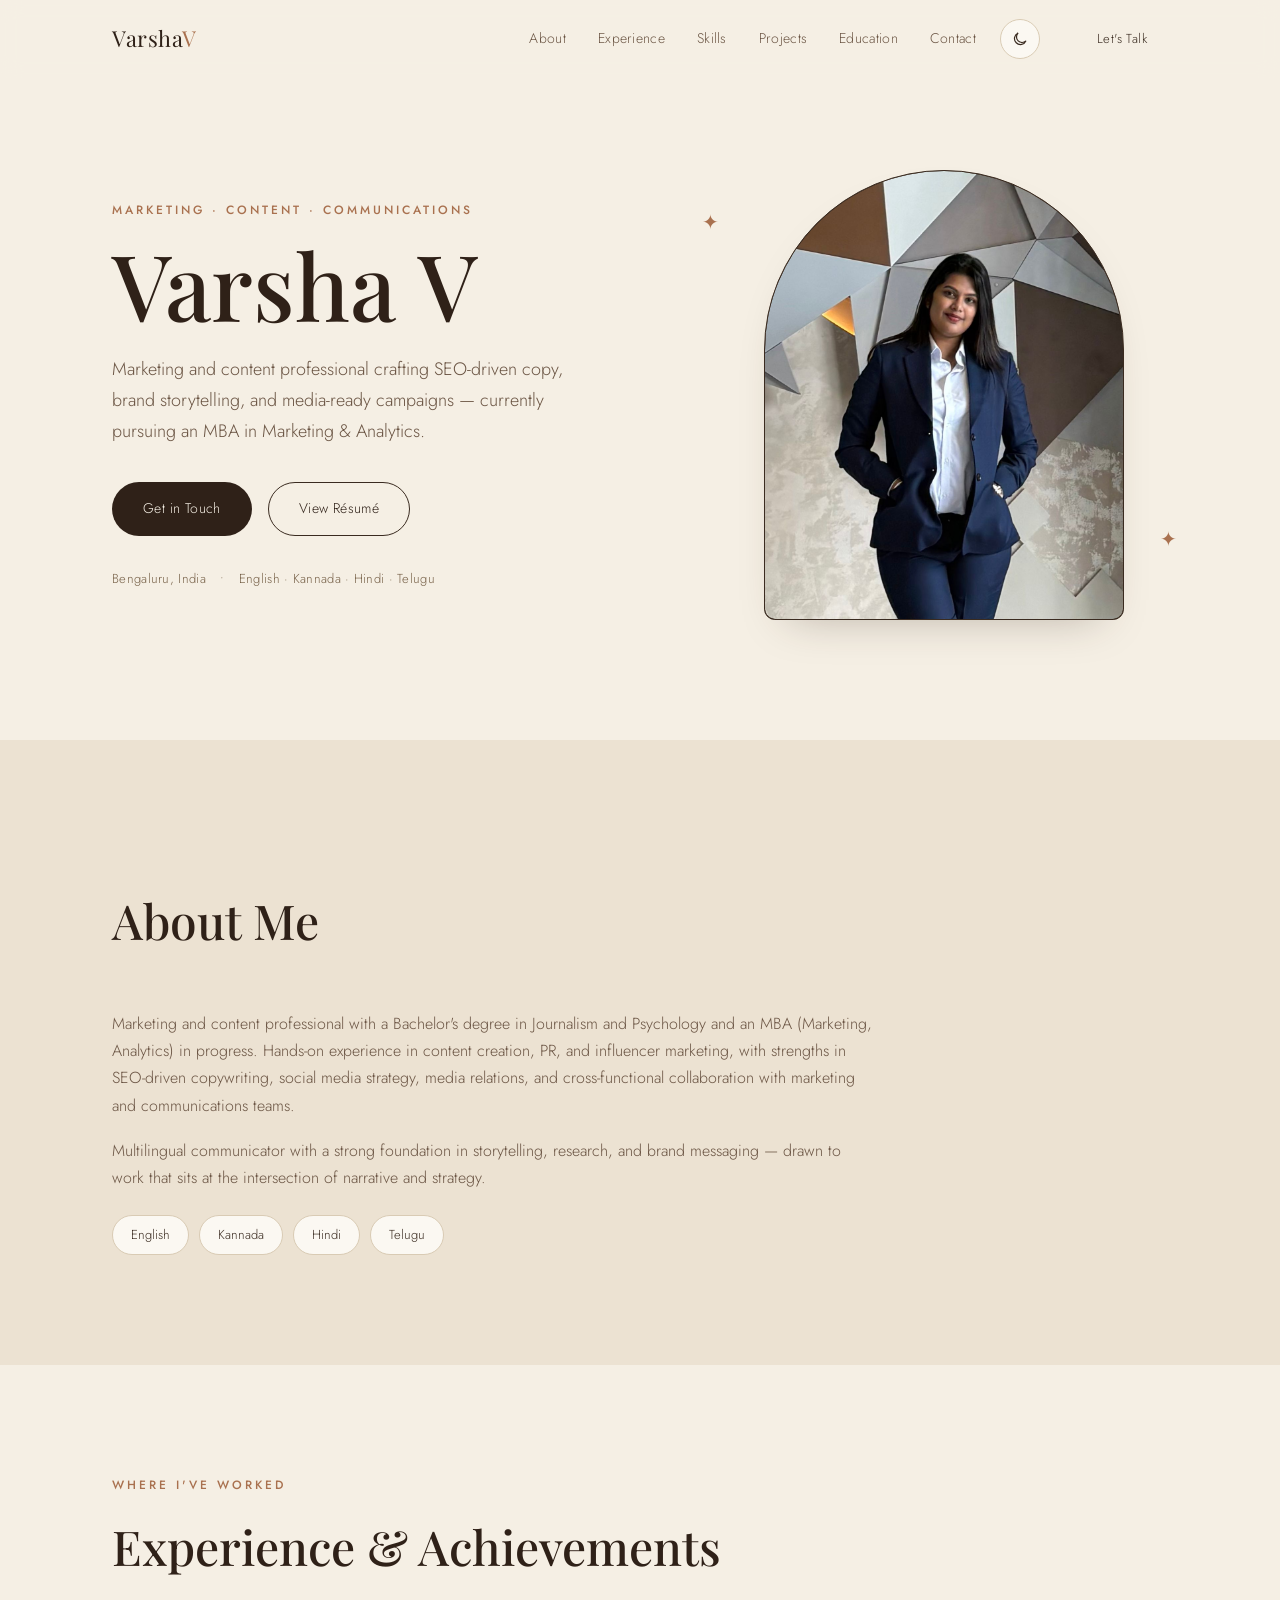
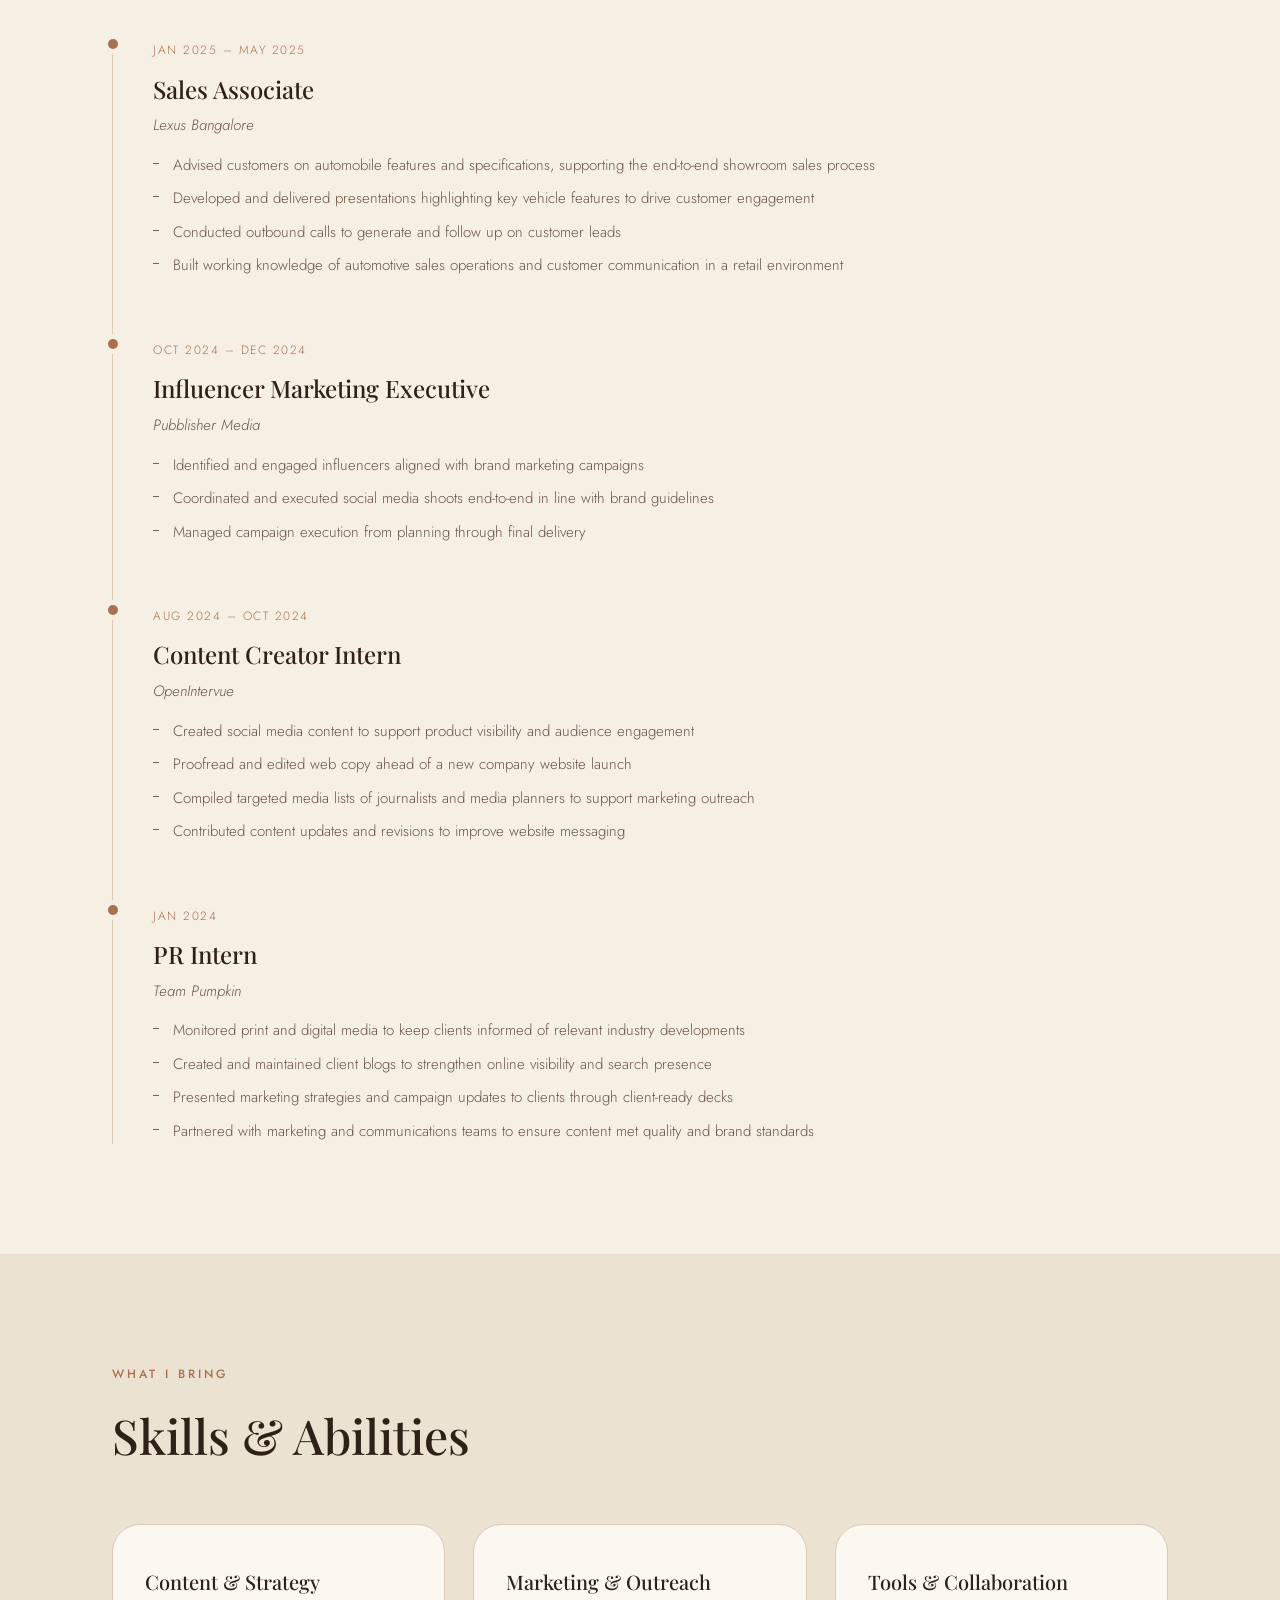
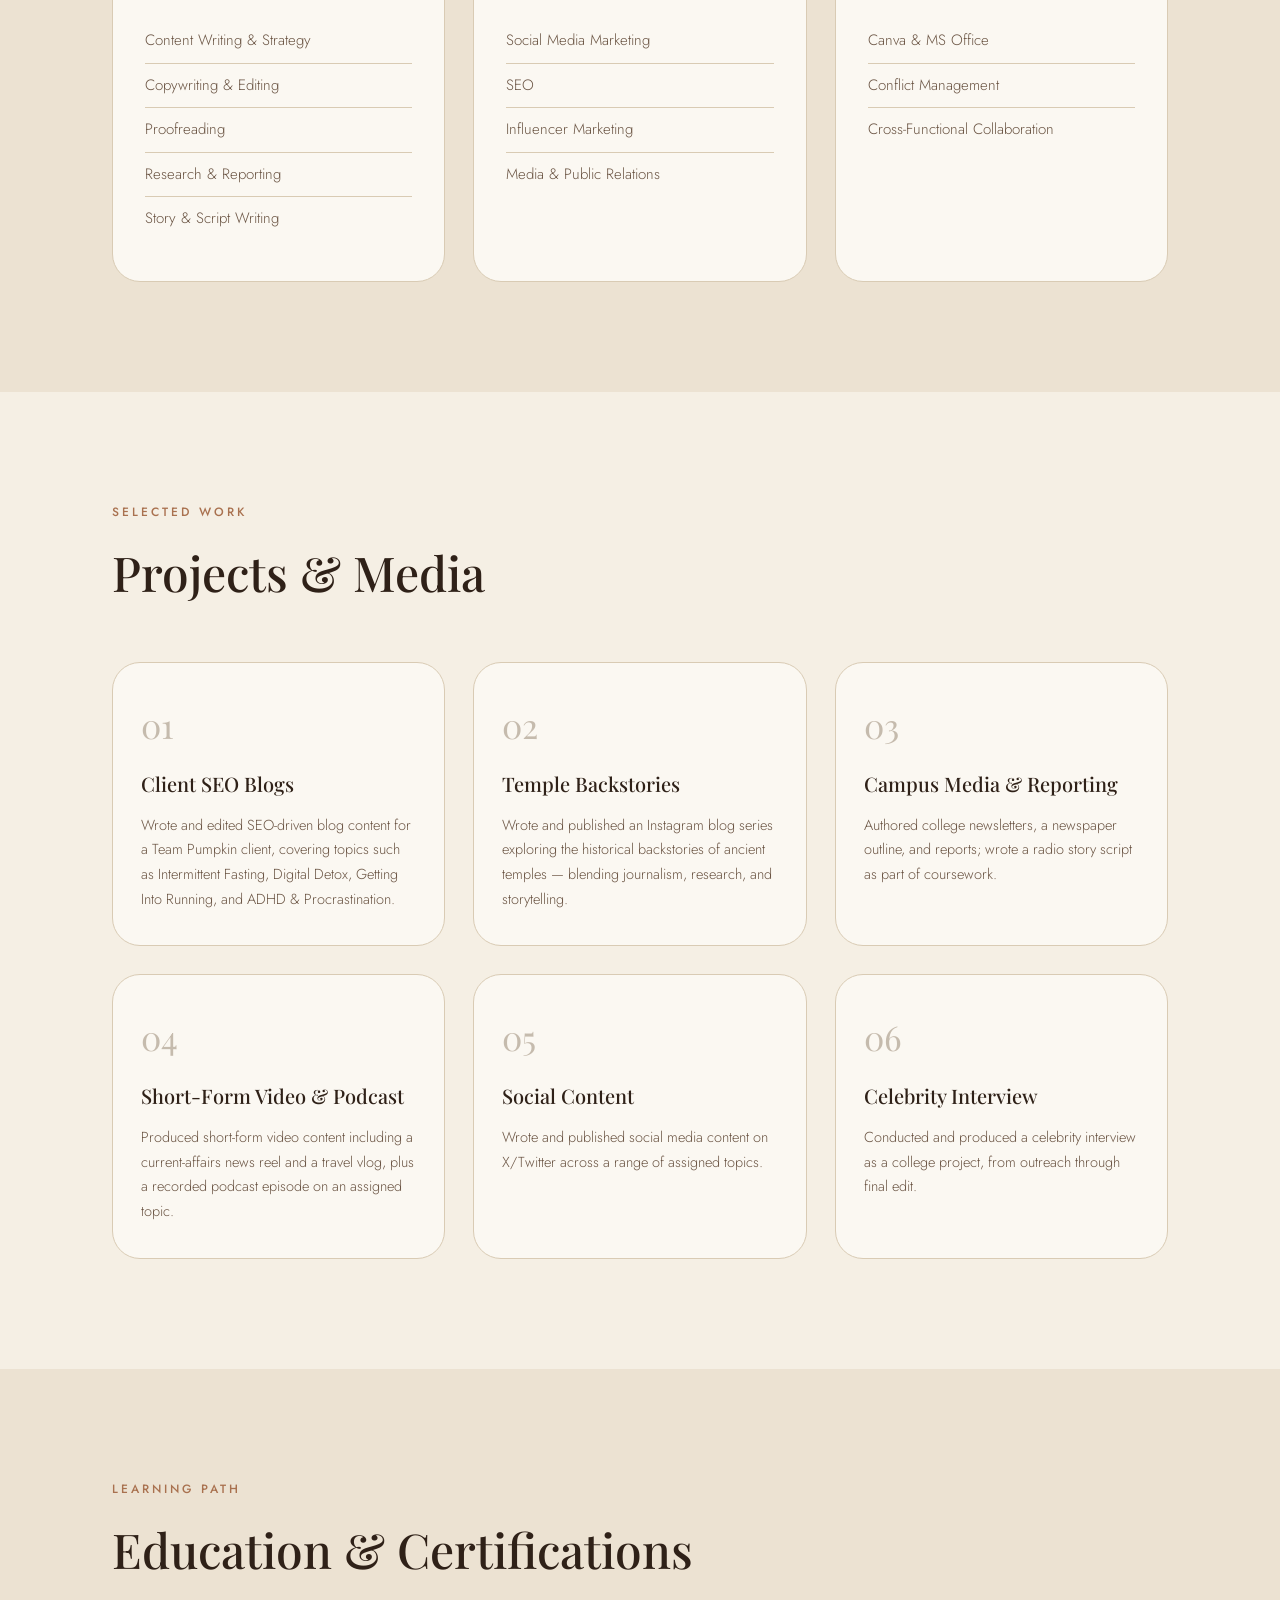
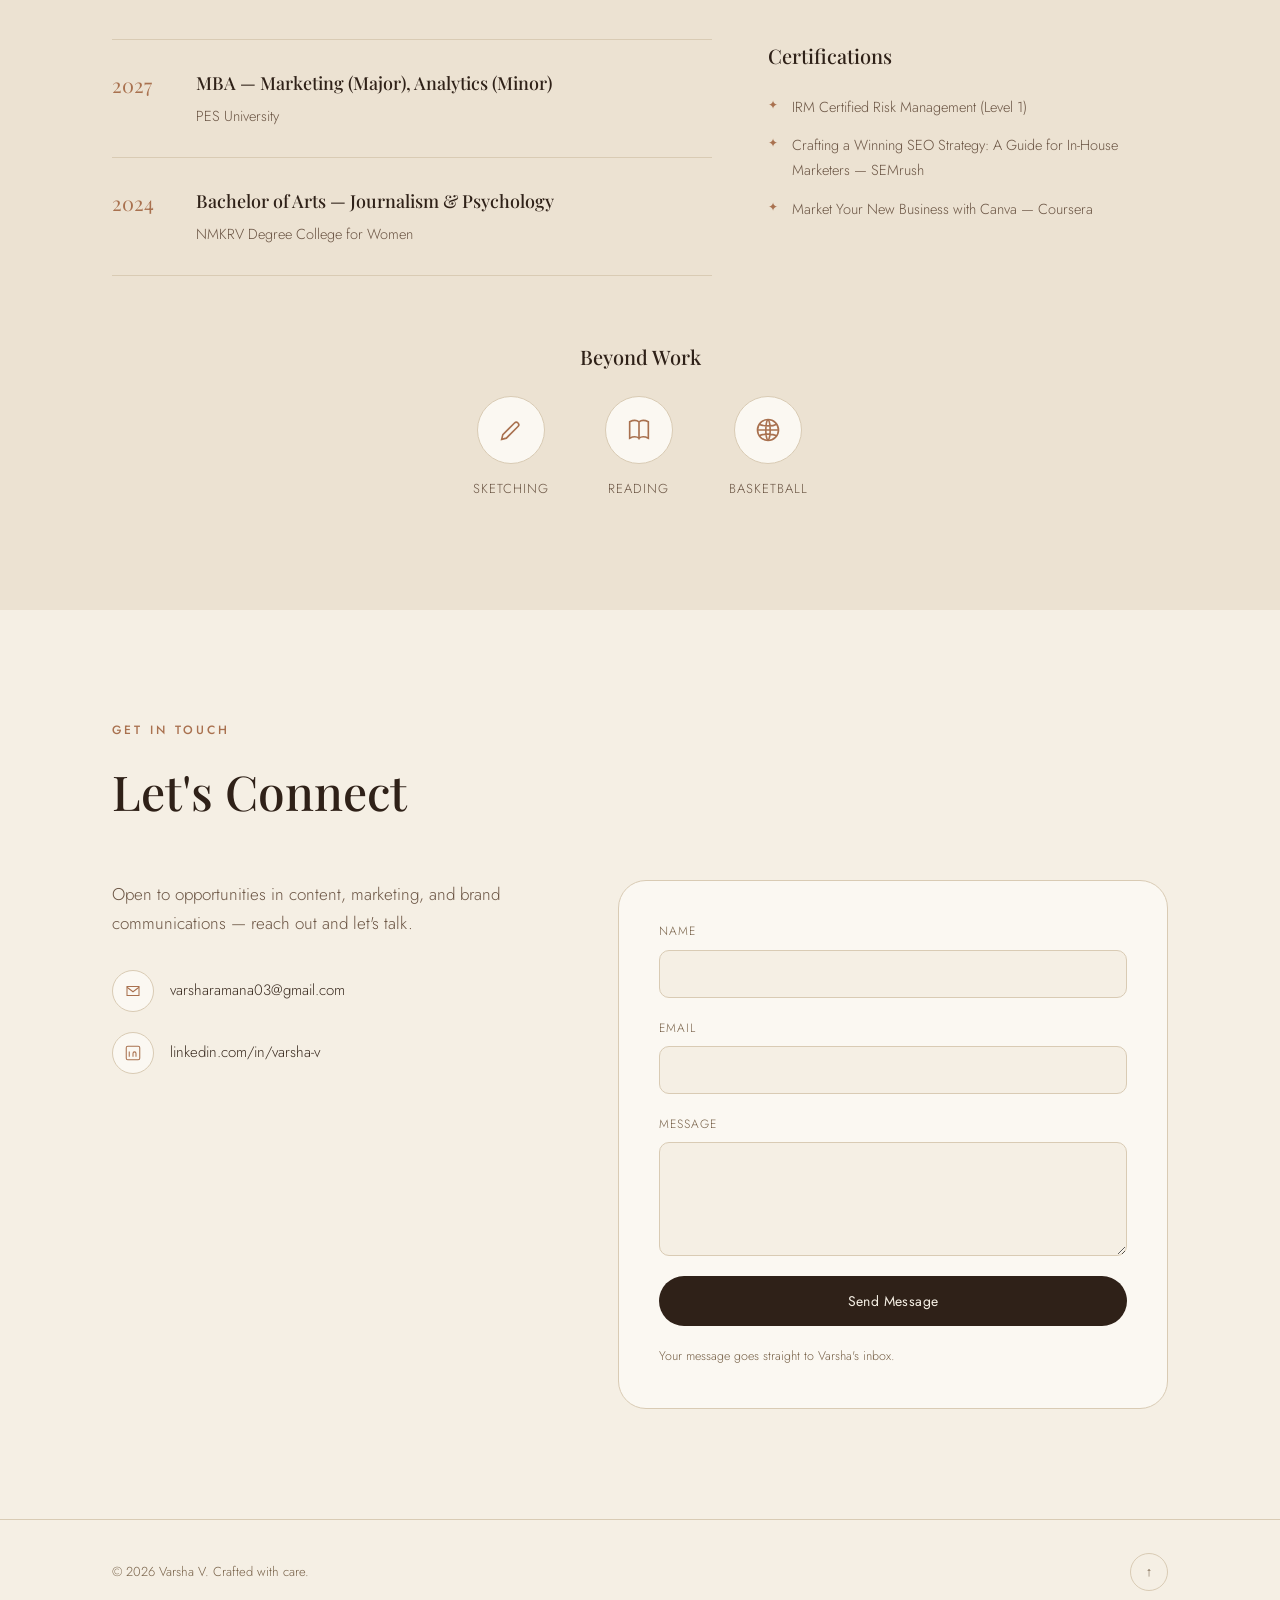
==== commit 927eac90: "Wire contact form to Web3Forms with inline status feedback Co-Authored-By: Claude Sonnet 5 <noreply@" ====
--- a/index.html
+++ b/index.html
@@ -352,7 +352,12 @@
             </li>
           </ul>
         </div>
-        <form class="contact-form reveal" id="contactForm">
+        <form class="contact-form reveal" id="contactForm"
+              action="https://api.web3forms.com/submit" method="POST">
+          <input type="hidden" name="access_key" value="9b8ff1ad-0a7a-4ca0-bf19-17f12d2ceab2">
+          <input type="hidden" name="subject" value="New message from your portfolio site">
+          <input type="hidden" name="from_name" value="Varsha V — Portfolio">
+          <input type="checkbox" name="botcheck" tabindex="-1" autocomplete="off" style="display:none !important">
           <div class="form-row">
             <label for="cf-name">Name</label>
             <input type="text" id="cf-name" name="name" required>
@@ -366,7 +371,7 @@
             <textarea id="cf-message" name="message" rows="4" required></textarea>
           </div>
           <button type="submit" class="btn btn-primary">Send Message</button>
-          <p class="form-note" id="formNote">Opens your email client with this message pre-filled.</p>
+          <p class="form-note" id="formNote" role="status" aria-live="polite">Your message goes straight to Varsha's inbox.</p>
         </form>
       </div>
     </div>
--- a/styles.css
+++ b/styles.css
@@ -10,6 +10,7 @@
   --line: #d9cbb4;
   --accent: #a9714f;
   --accent-light: #cf9d72;
+  --danger: #b4462f;
   --panel-a: #4a3626;
   --panel-b: #3a2b20;
   --panel-ink: #f5efe4;
@@ -36,6 +37,7 @@
     --line: #3a2e22;
     --accent: #d59a72;
     --accent-light: #e6b088;
+    --danger: #e8785f;
     --panel-a: #2c2018;
     --panel-b: #1d1610;
     --panel-ink: #efe4d0;
@@ -56,6 +58,7 @@
   --line: #3a2e22;
   --accent: #d59a72;
   --accent-light: #e6b088;
+  --danger: #e8785f;
   --panel-a: #2c2018;
   --panel-b: #1d1610;
   --panel-ink: #efe4d0;
@@ -649,6 +652,8 @@
   color: var(--brown-400);
   margin: 0;
 }
+.form-note.is-success{ color: var(--accent); font-weight: 500; }
+.form-note.is-error{ color: var(--danger); font-weight: 500; }
 
 /* ===== Footer ===== */
 .site-footer{
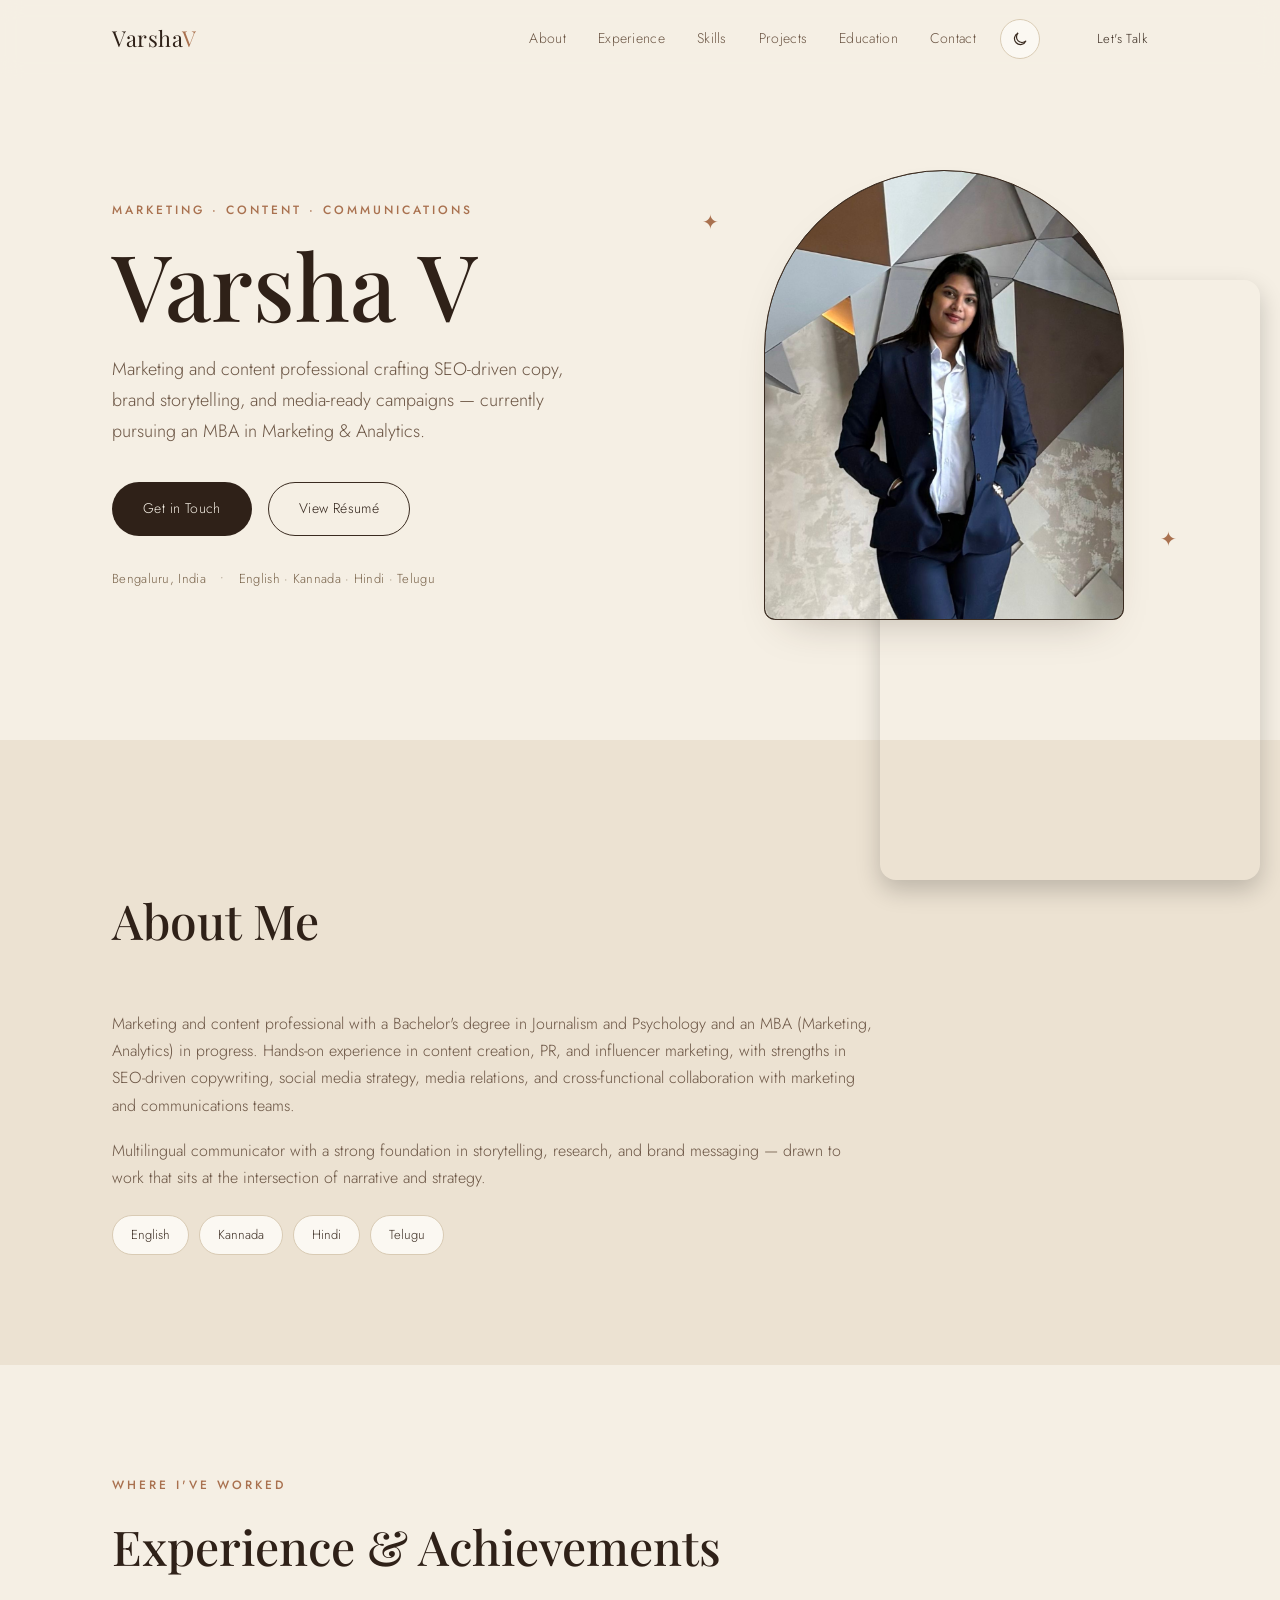
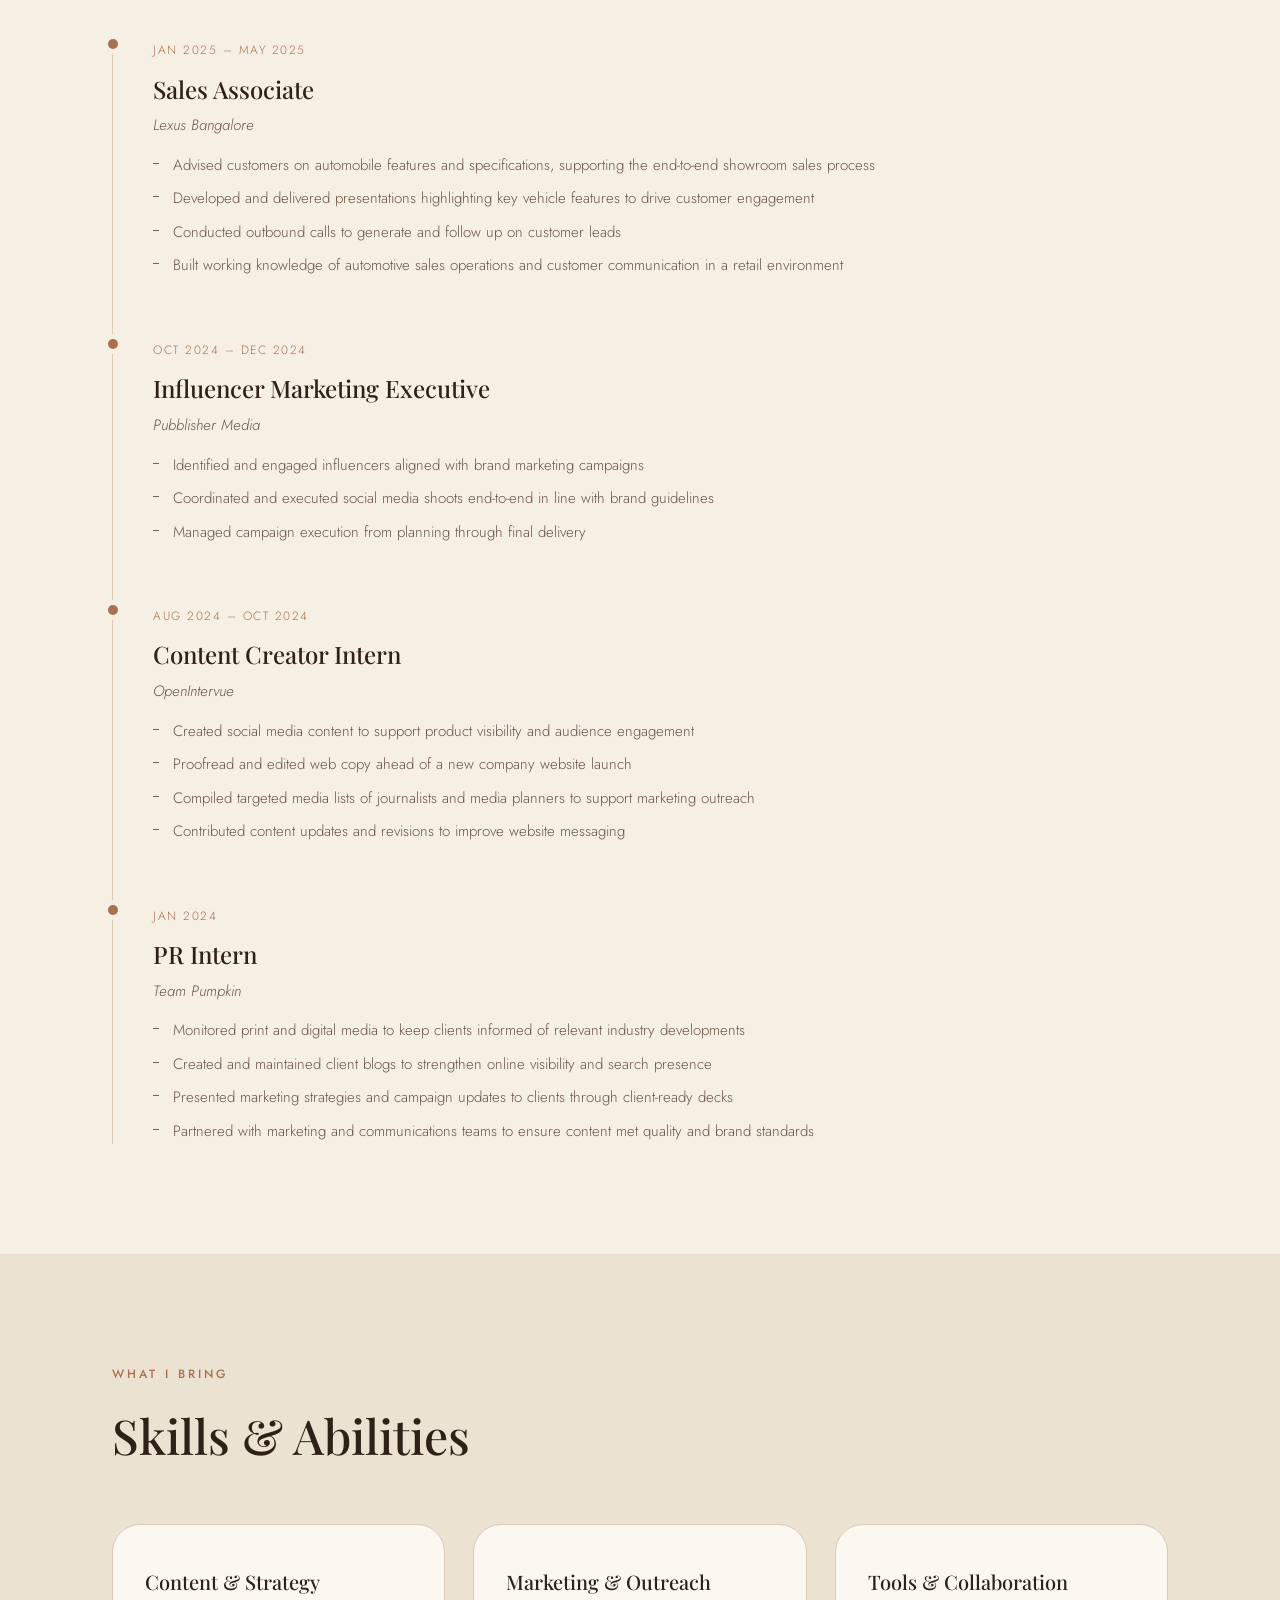
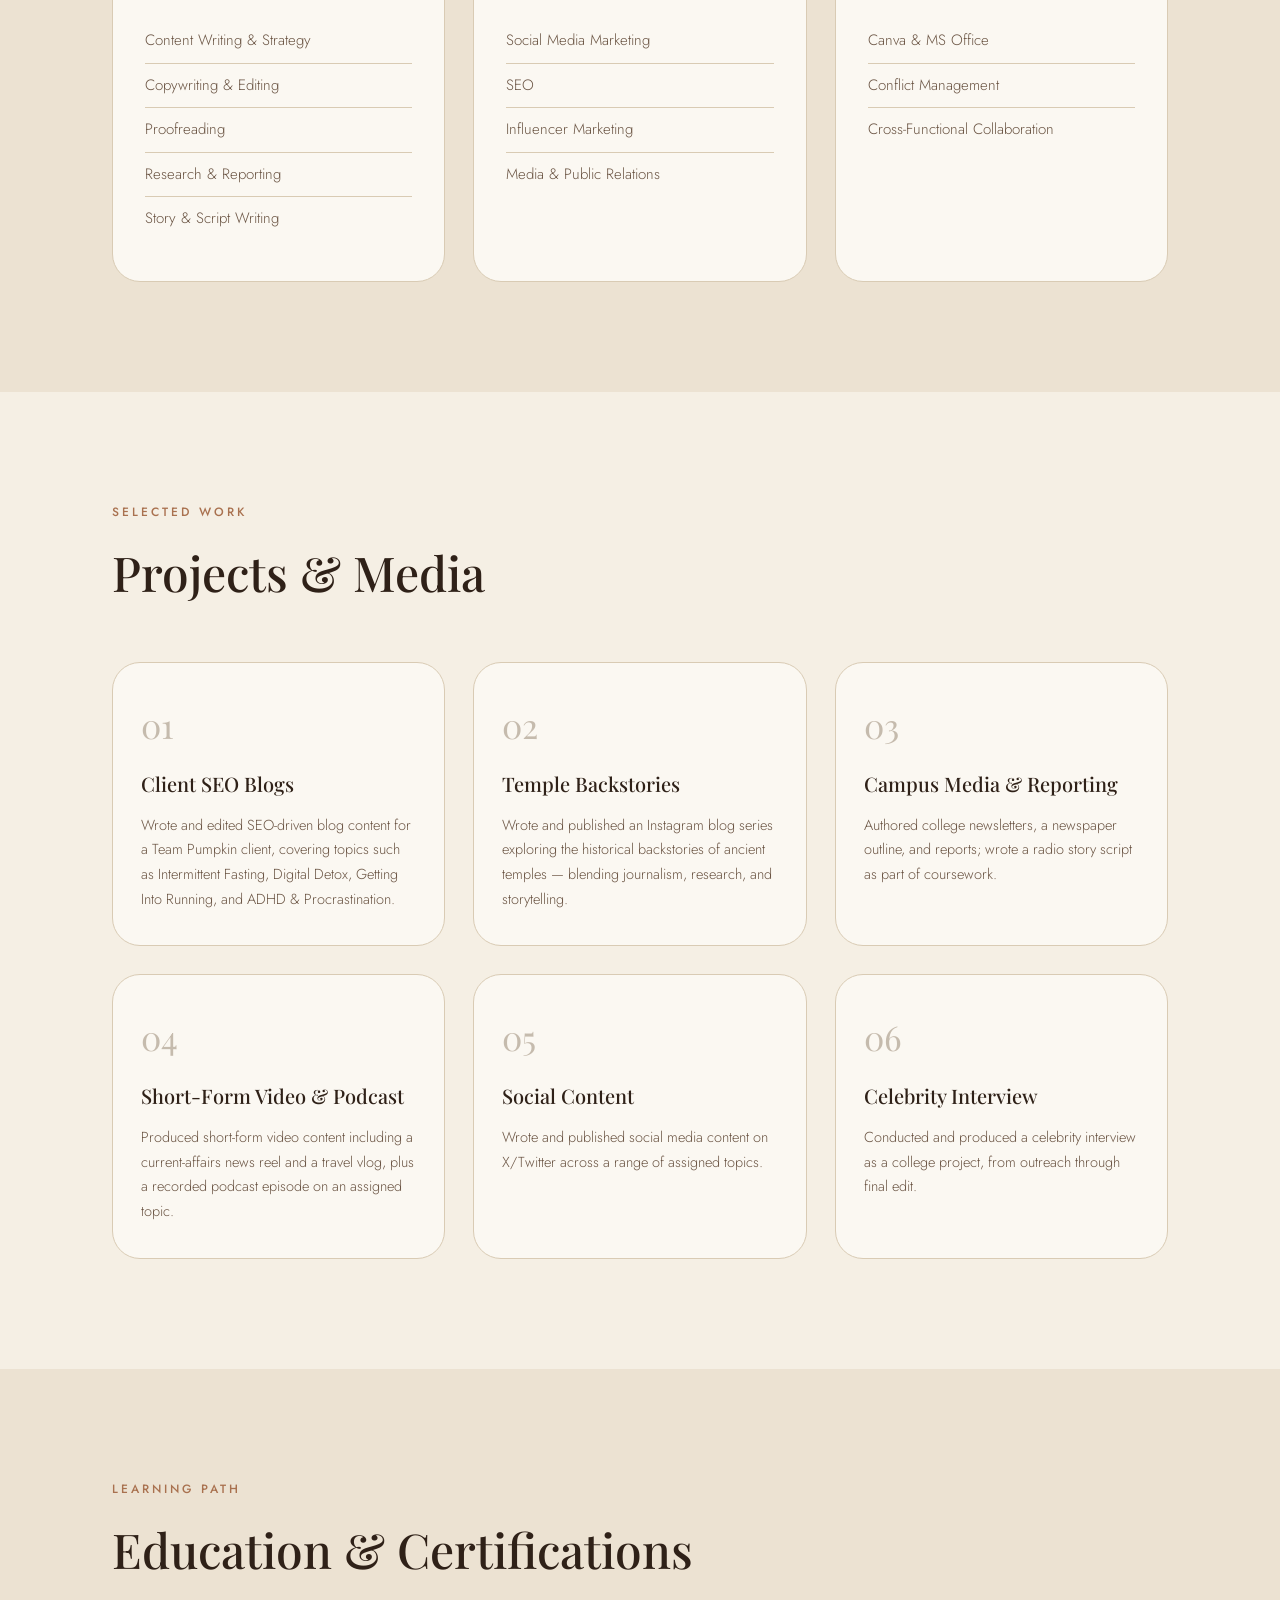
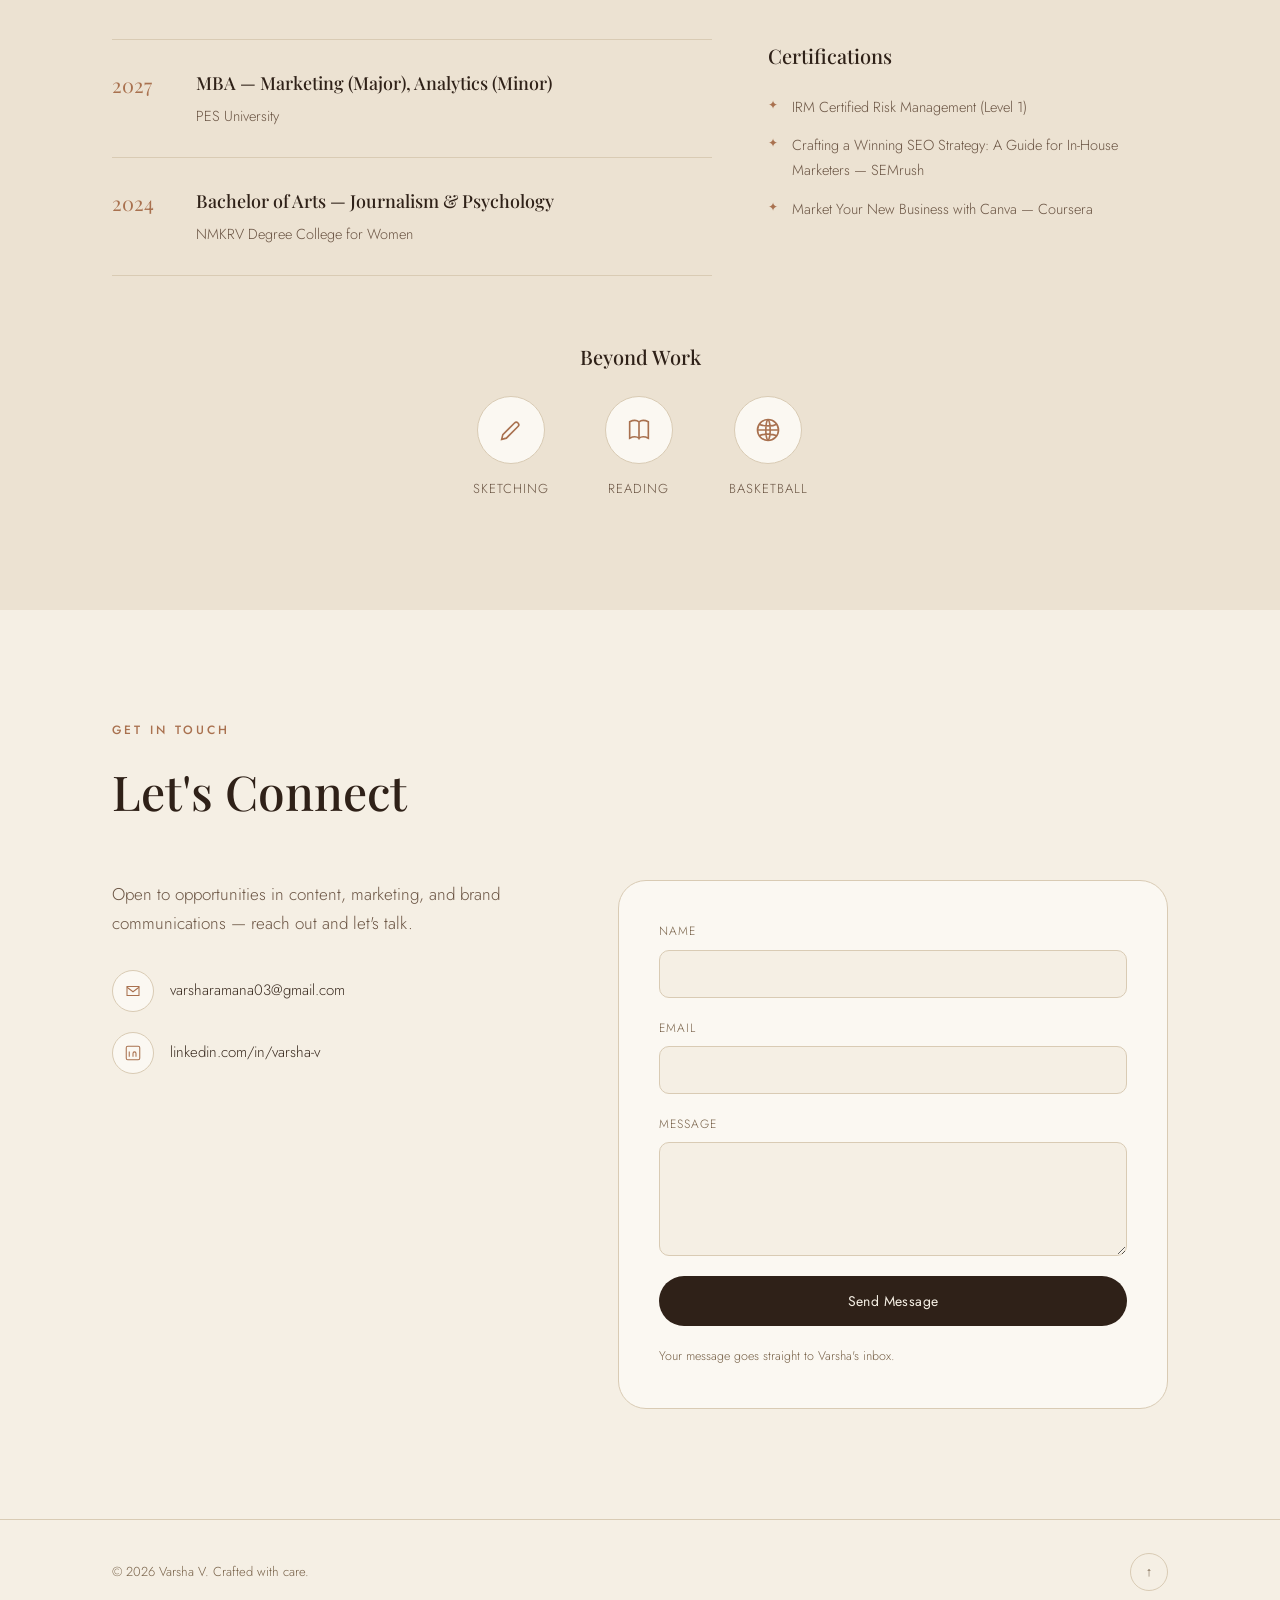
==== commit 5e685b90: "Update index.html" ====
--- a/index.html
+++ b/index.html
@@ -7,14 +7,14 @@
 <meta name="description" content="Varsha V — Marketing and content professional specializing in content strategy, SEO, influencer marketing, and media relations.">
 <meta name="theme-color" content="#f5efe4">
 <meta property="og:type" content="website">
-<meta property="og:url" content="https://varshav03.github.io/Portfolio/">
+<meta property="og:url" content="https://varshav03.github.io/">
 <meta property="og:title" content="Varsha V — Marketing &amp; Content Portfolio">
 <meta property="og:description" content="Marketing and content professional — content strategy, SEO, influencer marketing, and media relations.">
-<meta property="og:image" content="https://varshav03.github.io/Portfolio/assets/varsha-v.jpg">
+<meta property="og:image" content="https://varshav03.github.io/assets/varsha-v.jpg">
 <meta name="twitter:card" content="summary_large_image">
 <meta name="twitter:title" content="Varsha V — Marketing &amp; Content Portfolio">
 <meta name="twitter:description" content="Marketing and content professional — content strategy, SEO, influencer marketing, and media relations.">
-<meta name="twitter:image" content="https://varshav03.github.io/Portfolio/assets/varsha-v.jpg">
+<meta name="twitter:image" content="https://varshav03.github.io/assets/varsha-v.jpg">
 <link rel="icon" href="data:image/svg+xml,<svg xmlns=%22http://www.w3.org/2000/svg%22 viewBox=%220 0 100 100%22><text y=%22.9em%22 font-size=%2290%22 font-family=%22Georgia,serif%22 fill=%22%233a2b20%22>V</text></svg>">
 <script>
 (function () {
@@ -34,8 +34,6 @@
 <body>
 
 <a href="#main-content" class="skip-link">Skip to content</a>
-
-<div class="progress-bar" id="progressBar"></div>
 
 <header class="site-header" id="siteHeader">
   <div class="header-inner">
@@ -387,5 +385,11 @@
 </footer>
 
 <script src="script.js"></script>
+  <!-- Lovable Chatbot Embed -->
+<iframe 
+  src="https://exact-screenshot-magic-873.lovable.app" 
+  style="position: fixed; bottom: 20px; right: 20px; width: 380px; height: 600px; border: none; border-radius: 16px; box-shadow: 0 10px 25px rgba(0,0,0,0.2); z-index: 9999;"
+  title="Varsha's Digital Twin">
+</iframe>
 </body>
 </html>
--- a/styles.css
+++ b/styles.css
@@ -106,17 +106,6 @@
   padding: 0 32px;
 }
 
-/* ===== Progress bar ===== */
-.progress-bar{
-  position: fixed;
-  top: 0; left: 0;
-  height: 3px;
-  width: 0%;
-  background: var(--accent);
-  z-index: 1000;
-  transition: width 0.1s linear;
-}
-
 /* ===== Header ===== */
 .site-header{
   position: fixed;
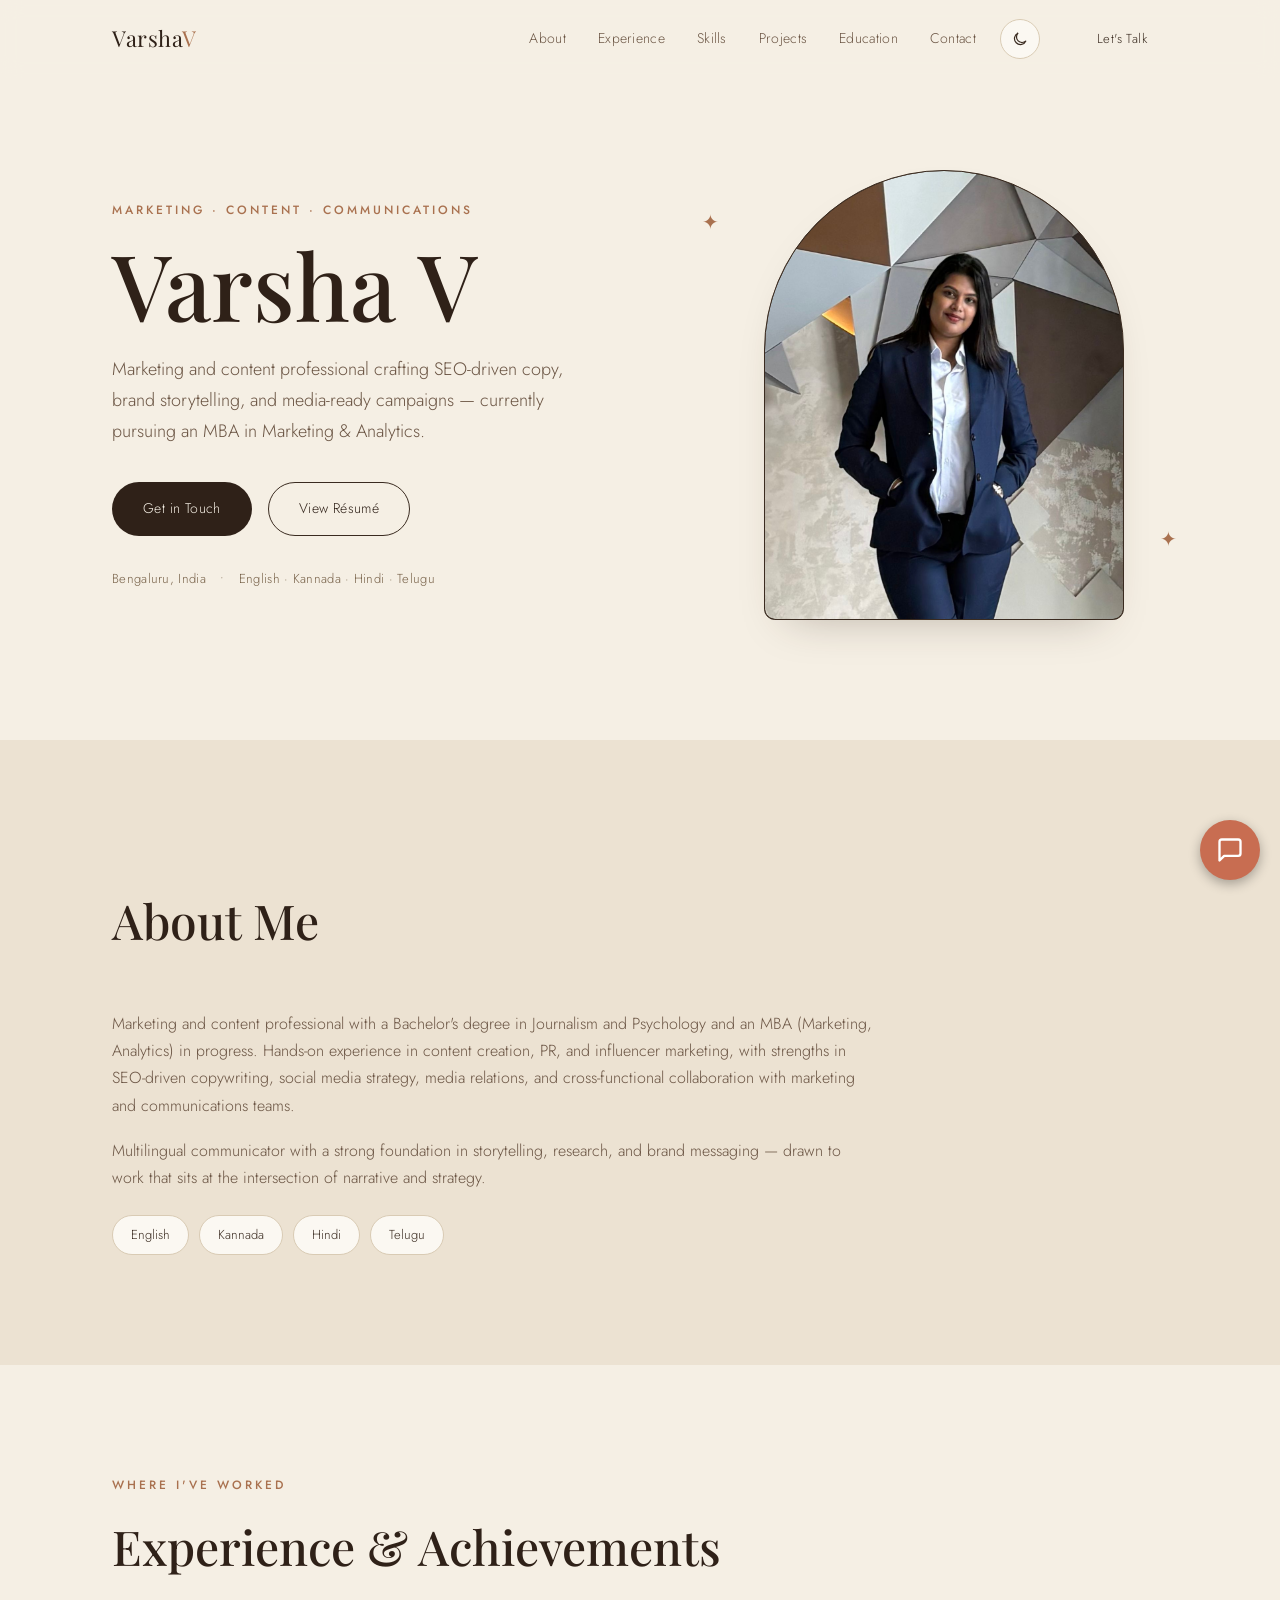
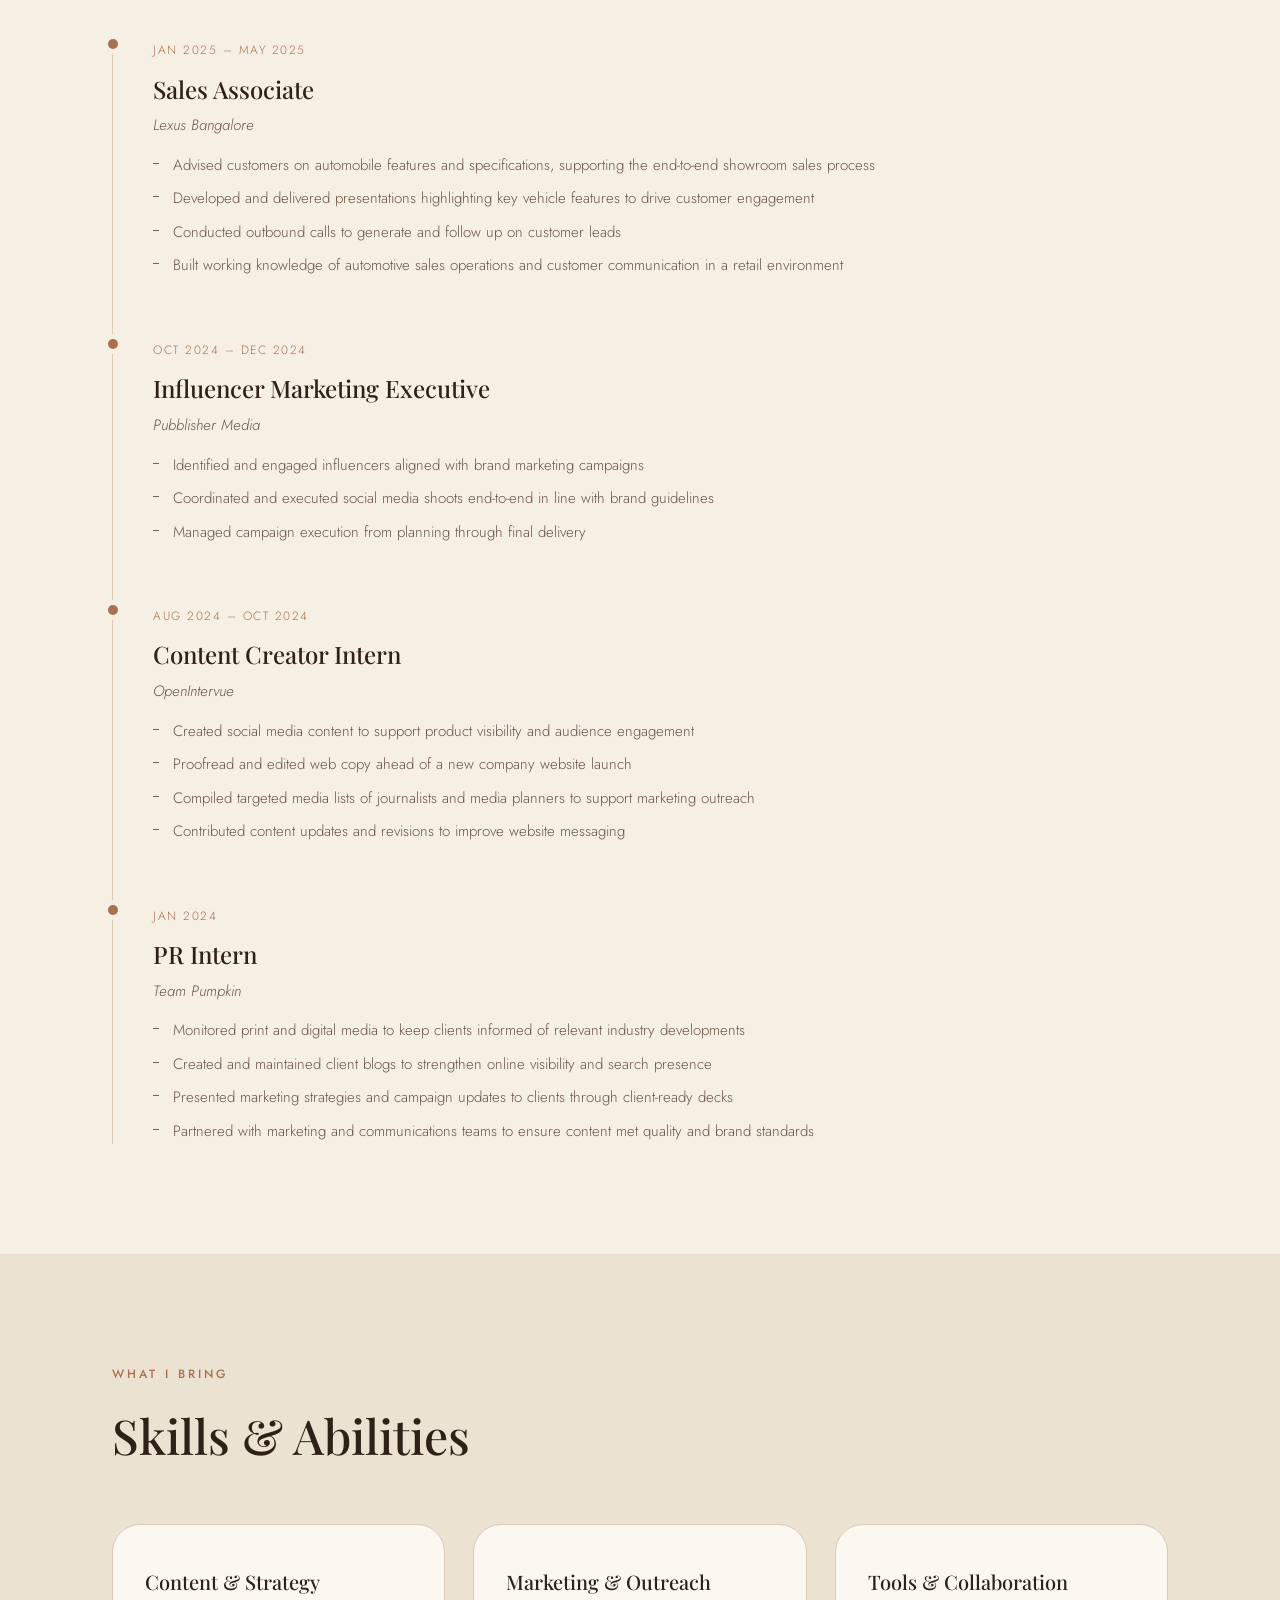
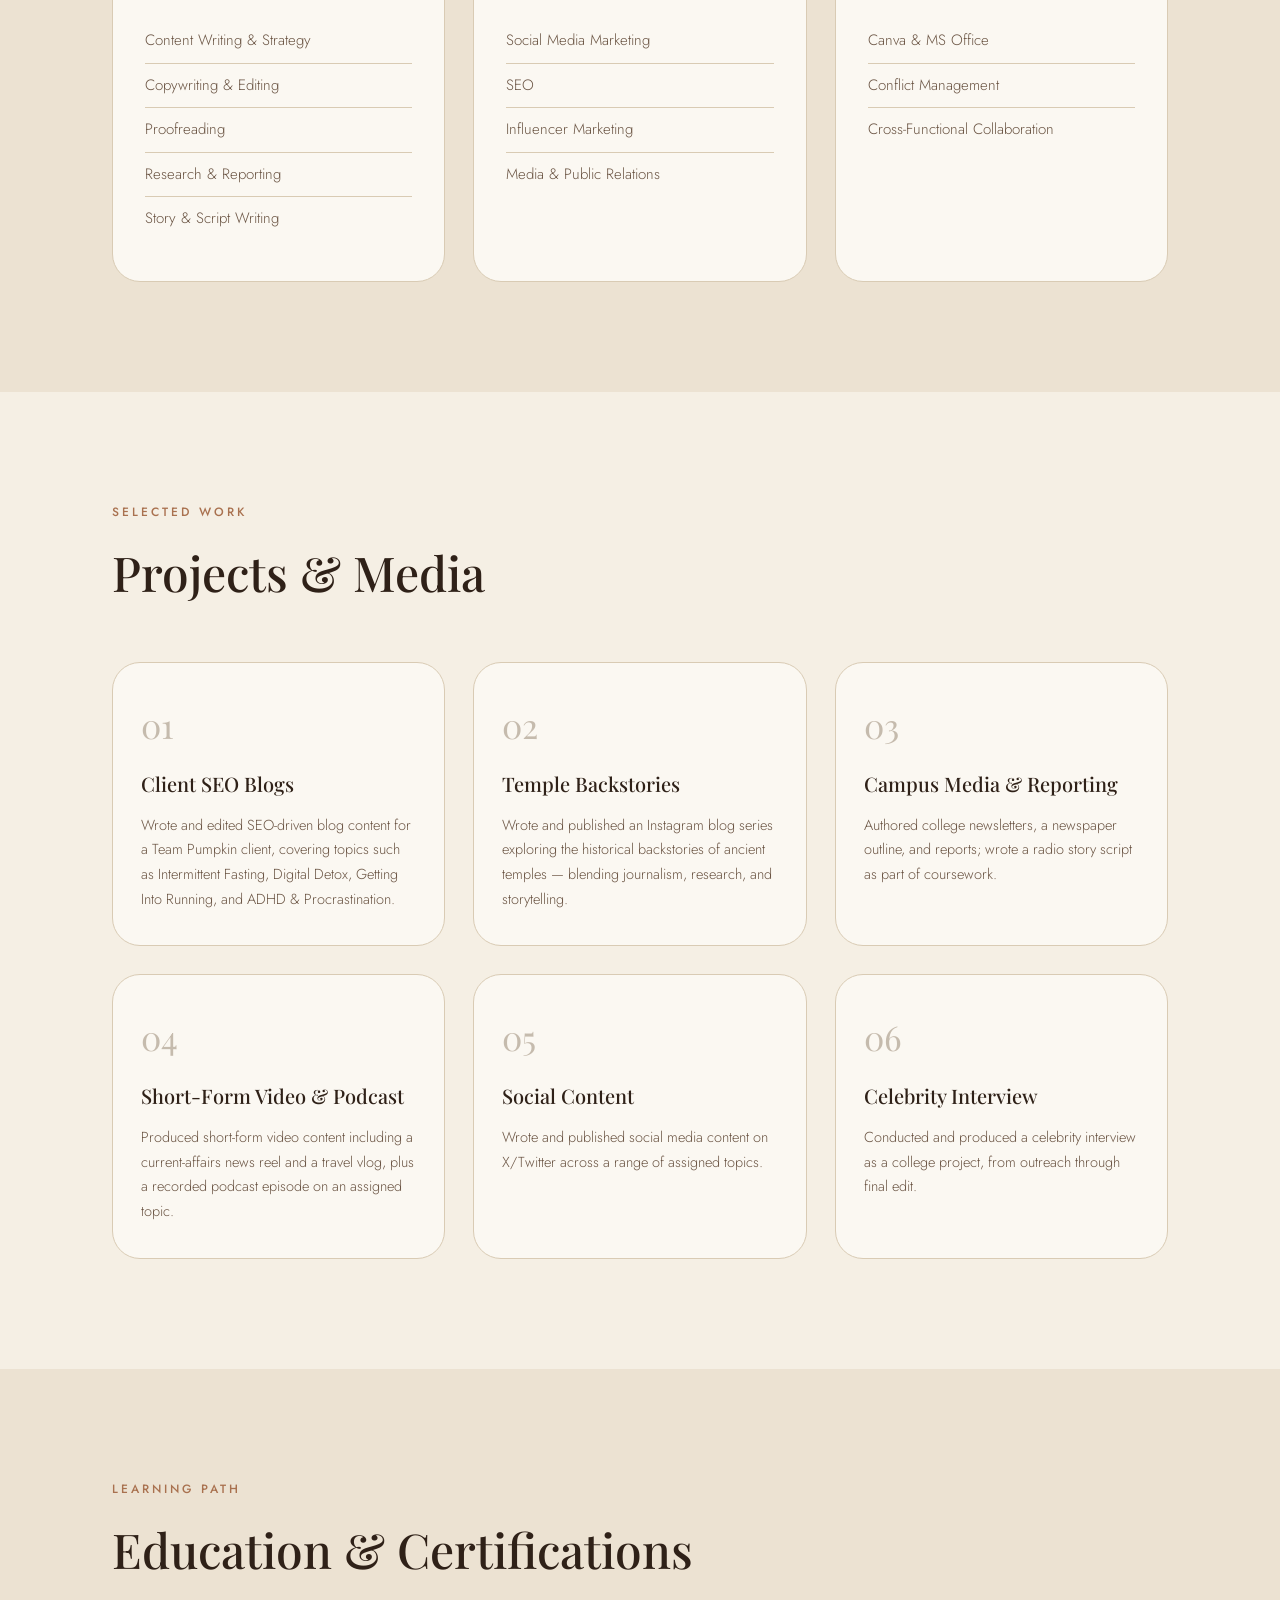
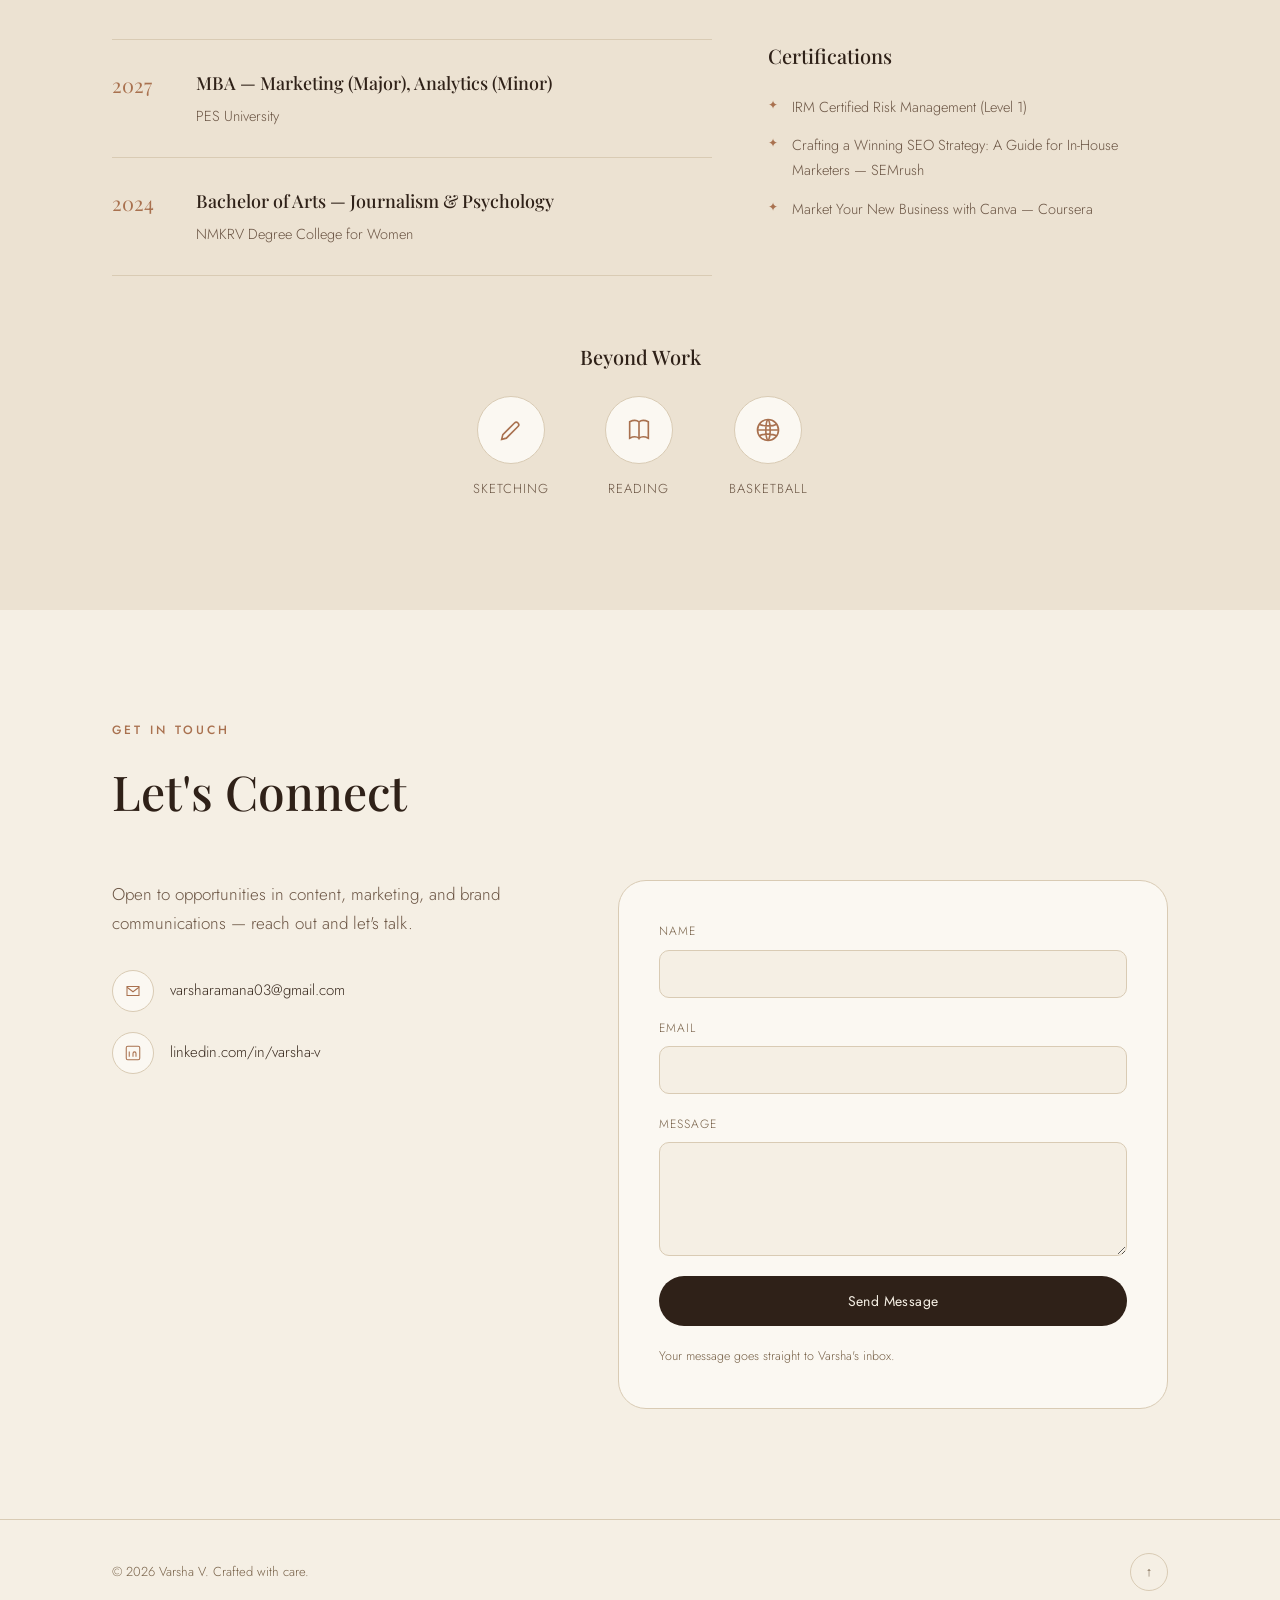
==== commit ab354a21: "Update index.html" ====
--- a/index.html
+++ b/index.html
@@ -386,10 +386,35 @@
 
 <script src="script.js"></script>
   <!-- Lovable Chatbot Embed -->
-<iframe 
-  src="https://exact-screenshot-magic-873.lovable.app" 
-  style="position: fixed; bottom: 20px; right: 20px; width: 380px; height: 600px; border: none; border-radius: 16px; box-shadow: 0 10px 25px rgba(0,0,0,0.2); z-index: 9999;"
-  title="Varsha's Digital Twin">
-</iframe>
+<!-- Floating Chatbot Button & Frame -->
+<div id="chatbot-container" style="position: fixed; bottom: 20px; right: 20px; z-index: 9999;">
+  <!-- Chat Window (Hidden by default) -->
+  <iframe 
+    id="chatbot-iframe"
+    src="https://exact-screenshot-magic-873.lovable.app" 
+    style="display: none; width: 380px; height: 550px; border: none; border-radius: 16px; box-shadow: 0 10px 25px rgba(0,0,0,0.3); margin-bottom: 12px;"
+    title="Varsha's Digital Twin">
+  </iframe>
+
+  <!-- Circular Toggle Button -->
+  <button 
+    onclick="toggleChatbot()" 
+    style="width: 60px; height: 60px; border-radius: 50%; background-color: #c86d51; color: white; border: none; cursor: pointer; box-shadow: 0 4px 12px rgba(0,0,0,0.3); display: flex; align-items: center; justify-content: center; float: right;">
+    <svg width="28" height="28" viewBox="0 0 24 24" fill="none" stroke="currentColor" stroke-width="2" stroke-linecap="round" stroke-linejoin="round">
+      <path d="M21 15a2 2 0 0 1-2 2H7l-4 4V5a2 2 0 0 1 2-2h14a2 2 0 0 1 2 2z"></path>
+    </svg>
+  </button>
+</div>
+
+<script>
+  function toggleChatbot() {
+    const iframe = document.getElementById('chatbot-iframe');
+    if (iframe.style.display === 'none' || iframe.style.display === '') {
+      iframe.style.display = 'block';
+    } else {
+      iframe.style.display = 'none';
+    }
+  }
+</script>
 </body>
 </html>
